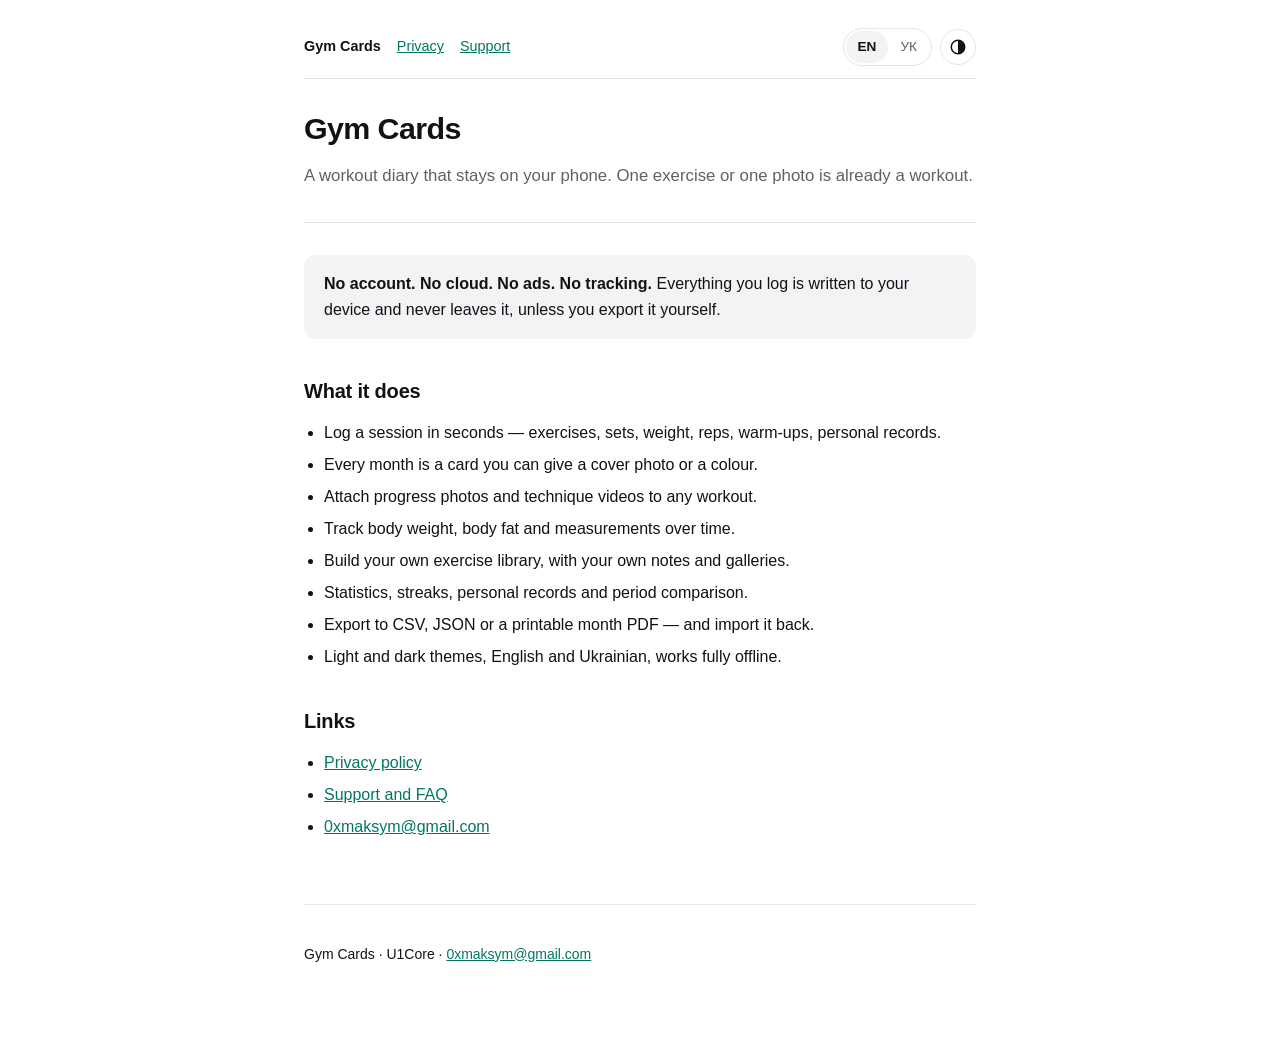
==== index.html @ 50927654 "docs: СТОРІНКИ GYM CARDS — ОНЛАЙН! Без живої політики конфіденційності жоден стор не приймає застосу" ====
<!DOCTYPE html>
<html lang="en" data-title-en="Gym Cards — a workout diary that stays on your phone" data-title-uk="Gym Cards — щоденник тренувань, який лишається у вашому телефоні">
<head>
<meta charset="utf-8">
<meta name="viewport" content="width=device-width, initial-scale=1">
<title>Gym Cards — a workout diary that stays on your phone</title>
<meta name="description" content="Gym Cards is an offline workout diary. One exercise or one photo is already a workout. No account, no cloud, no ads.">
<link rel="stylesheet" href="style.css">
<script src="site.js"></script>
</head>
<body>
<main>

<div class="topbar">
  <nav>
    <a href="index.html">Gym Cards</a>
    <a href="privacy.html"><span data-lang="en">Privacy</span><span data-lang="uk" lang="uk">Конфіденційність</span></a>
    <a href="support.html"><span data-lang="en">Support</span><span data-lang="uk" lang="uk">Підтримка</span></a>
  </nav>
  <div class="controls">
    <div class="seg" role="group" aria-label="Language / Мова">
      <button type="button" data-set-lang="en" lang="en" aria-pressed="false">EN</button>
      <button type="button" data-set-lang="uk" lang="uk" aria-pressed="false">УК</button>
    </div>
    <button type="button" class="theme-toggle" data-toggle-theme aria-label="Switch theme">
      <svg viewBox="0 0 24 24" aria-hidden="true"><circle cx="12" cy="12" r="9" fill="none" stroke="currentColor" stroke-width="2"/><path d="M12 3a9 9 0 0 1 0 18z" fill="currentColor"/></svg>
    </button>
  </div>
</div>

<div data-lang="en">

<header>
  <h1>Gym Cards</h1>
  <p class="lede">A workout diary that stays on your phone. One exercise or one photo is already a workout.</p>
</header>

<div class="callout">
  <p><strong>No account. No cloud. No ads. No tracking.</strong> Everything you log is written to your device and never leaves it, unless you export it yourself.</p>
</div>

<h2>What it does</h2>
<ul>
  <li>Log a session in seconds — exercises, sets, weight, reps, warm-ups, personal records.</li>
  <li>Every month is a card you can give a cover photo or a colour.</li>
  <li>Attach progress photos and technique videos to any workout.</li>
  <li>Track body weight, body fat and measurements over time.</li>
  <li>Build your own exercise library, with your own notes and galleries.</li>
  <li>Statistics, streaks, personal records and period comparison.</li>
  <li>Export to CSV, JSON or a printable month PDF — and import it back.</li>
  <li>Light and dark themes, English and Ukrainian, works fully offline.</li>
</ul>

<h2>Links</h2>
<ul>
  <li><a href="privacy.html">Privacy policy</a></li>
  <li><a href="support.html">Support and FAQ</a></li>
  <li><a href="mailto:0xmaksym@gmail.com">0xmaksym@gmail.com</a></li>
</ul>

</div>

<div data-lang="uk" lang="uk" id="uk">

<header>
  <h1>Gym Cards</h1>
  <p class="lede">Щоденник тренувань, який лишається у вашому телефоні. Одна вправа або одне фото — вже тренування.</p>
</header>

<div class="callout">
  <p><strong>Без акаунта. Без хмари. Без реклами. Без відстеження.</strong> Усе, що ви записуєте, зберігається на пристрої й не залишає його, доки ви самі не експортуєте.</p>
</div>

<h2>Що вміє</h2>
<ul>
  <li>Запис тренування за секунди — вправи, підходи, вага, повторення, розминка, особисті рекорди.</li>
  <li>Кожен місяць — картка, якій можна дати обкладинку-фото або колір.</li>
  <li>Фото прогресу й відео техніки до будь-якого тренування.</li>
  <li>Вага, відсоток жиру й обхвати в часі.</li>
  <li>Власна бібліотека вправ — з вашими нотатками й галереями.</li>
  <li>Статистика, серії, особисті рекорди й порівняння періодів.</li>
  <li>Експорт у CSV, JSON або PDF місяця на друк — і імпорт назад.</li>
  <li>Світла й темна теми, українська та англійська, повністю офлайн.</li>
</ul>

<h2>Посилання</h2>
<ul>
  <li><a href="privacy.html">Політика конфіденційності</a></li>
  <li><a href="support.html">Підтримка й часті питання</a></li>
  <li><a href="mailto:0xmaksym@gmail.com">0xmaksym@gmail.com</a></li>
</ul>

</div>

<footer>
  <p>Gym Cards · U1Core · <a href="mailto:0xmaksym@gmail.com">0xmaksym@gmail.com</a></p>
</footer>

</main>
</body>
</html>
---- style.css ----
/* Light tokens are the default; dark applies when the reader's system asks for
 * it and they have not picked light, or whenever they have picked dark. The
 * accent is the app's own green — this page used to carry the old iOS blue. */
:root {
  color-scheme: light;
  --bg: #ffffff;
  --surface: #f2f3f5;
  --text: #111214;
  --muted: #5f6166;
  --line: #e4e5e8;
  --accent: #00785f;
}

@media (prefers-color-scheme: dark) {
  :root:not([data-theme="light"]) {
    color-scheme: dark;
    --bg: #121212;
    --surface: #1c1c1e;
    --text: #f5f5f7;
    --muted: #9a9aa0;
    --line: #2a2a2d;
    --accent: #2ecfa8;
  }
}

:root[data-theme="dark"] {
  color-scheme: dark;
  --bg: #121212;
  --surface: #1c1c1e;
  --text: #f5f5f7;
  --muted: #9a9aa0;
  --line: #2a2a2d;
  --accent: #2ecfa8;
}

* { box-sizing: border-box; }

body {
  margin: 0;
  padding: 0 20px;
  background: var(--bg);
  color: var(--text);
  font: 16px/1.6 -apple-system, BlinkMacSystemFont, "Segoe UI", Roboto, sans-serif;
  -webkit-text-size-adjust: 100%;
}

main {
  max-width: 42rem;
  margin: 0 auto;
  padding-block: 1rem 5rem;
}

/* One language on screen at a time — once the script has chosen one. Without
 * JavaScript there is no data-lang, so both stay visible and the switchers,
 * which could not work, are hidden. */
html[data-lang="en"] [data-lang="uk"],
html[data-lang="uk"] [data-lang="en"] { display: none !important; }
html:not([data-lang]) .topbar nav [data-lang="uk"],
html:not([data-lang]) .controls { display: none; }

.topbar {
  display: flex;
  flex-wrap: wrap;
  align-items: center;
  justify-content: space-between;
  gap: 12px;
  padding-block: 12px;
  border-bottom: 1px solid var(--line);
}

.topbar nav { display: flex; flex-wrap: wrap; gap: 4px 16px; font-size: 0.9rem; }
.topbar nav a:first-child { font-weight: 700; color: var(--text); text-decoration: none; }

.controls { display: flex; align-items: center; gap: 8px; }

.seg {
  display: inline-flex;
  padding: 2px;
  border: 1px solid var(--line);
  border-radius: 999px;
}

.seg button {
  min-width: 40px;
  min-height: 32px;
  padding: 0 12px;
  border: 0;
  border-radius: 999px;
  background: transparent;
  color: var(--muted);
  font: inherit;
  font-size: 0.85rem;
  cursor: pointer;
}

.seg button[aria-pressed="true"] {
  background: var(--surface);
  color: var(--text);
  font-weight: 600;
}

.theme-toggle {
  display: inline-grid;
  place-items: center;
  width: 36px;
  height: 36px;
  border: 1px solid var(--line);
  border-radius: 999px;
  background: transparent;
  color: var(--text);
  cursor: pointer;
}

.theme-toggle svg { width: 18px; height: 18px; }

button:focus-visible,
a:focus-visible {
  outline: 2px solid var(--accent);
  outline-offset: 2px;
}

header {
  padding-block: 2rem 1rem;
  border-bottom: 1px solid var(--line);
  margin-bottom: 2rem;
}

h1 { font-size: 1.9rem; line-height: 1.15; letter-spacing: -0.02em; margin: 0 0 0.5rem; }
h2 { font-size: 1.25rem; line-height: 1.25; letter-spacing: -0.01em; margin: 2.5rem 0 0.75rem; }
h3 { font-size: 1rem; margin: 1.5rem 0 0.5rem; }

p, li { color: var(--text); }
ul, ol { padding-left: 1.25rem; }
li { margin-bottom: 0.4rem; }

.lede { color: var(--muted); font-size: 1.05rem; }
.meta { color: var(--muted); font-size: 0.875rem; margin: 0; }

.callout {
  background: var(--surface);
  border-radius: 12px;
  padding: 1rem 1.25rem;
  margin: 1.5rem 0;
}
.callout p:first-child { margin-top: 0; }
.callout p:last-child { margin-bottom: 0; }

a { color: var(--accent); }

table { border-collapse: collapse; width: 100%; margin: 1rem 0; font-size: 0.95rem; }
th, td { text-align: left; padding: 0.5rem 0.75rem 0.5rem 0; border-bottom: 1px solid var(--line); vertical-align: top; }
th { font-weight: 600; }

footer {
  margin-top: 4rem;
  padding-top: 1.5rem;
  border-top: 1px solid var(--line);
  color: var(--muted);
  font-size: 0.875rem;
}
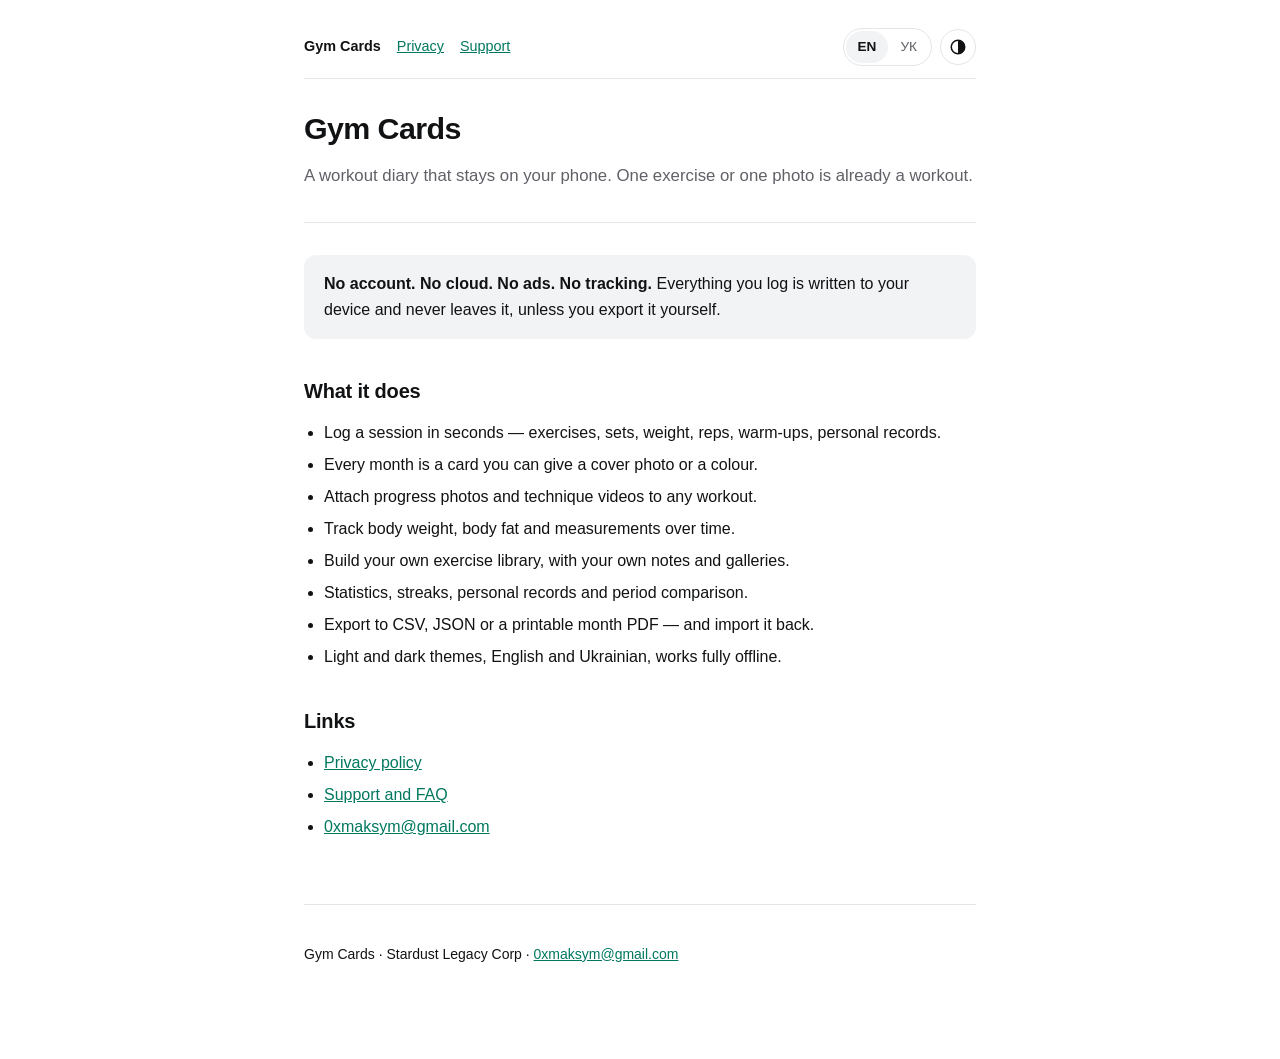
==== commit 42ac61b8: "docs: STARDUST LEGACY CORP — ТЕПЕР ВИДАВЕЦЬ! Старе ім'я видавця висіло на кожній сторінці. Більше ні" ====
--- a/index.html
+++ b/index.html
@@ -93,7 +93,7 @@
 </div>
 
 <footer>
-  <p>Gym Cards · U1Core · <a href="mailto:0xmaksym@gmail.com">0xmaksym@gmail.com</a></p>
+  <p>Gym Cards · Stardust Legacy Corp · <a href="mailto:0xmaksym@gmail.com">0xmaksym@gmail.com</a></p>
 </footer>
 
 </main>
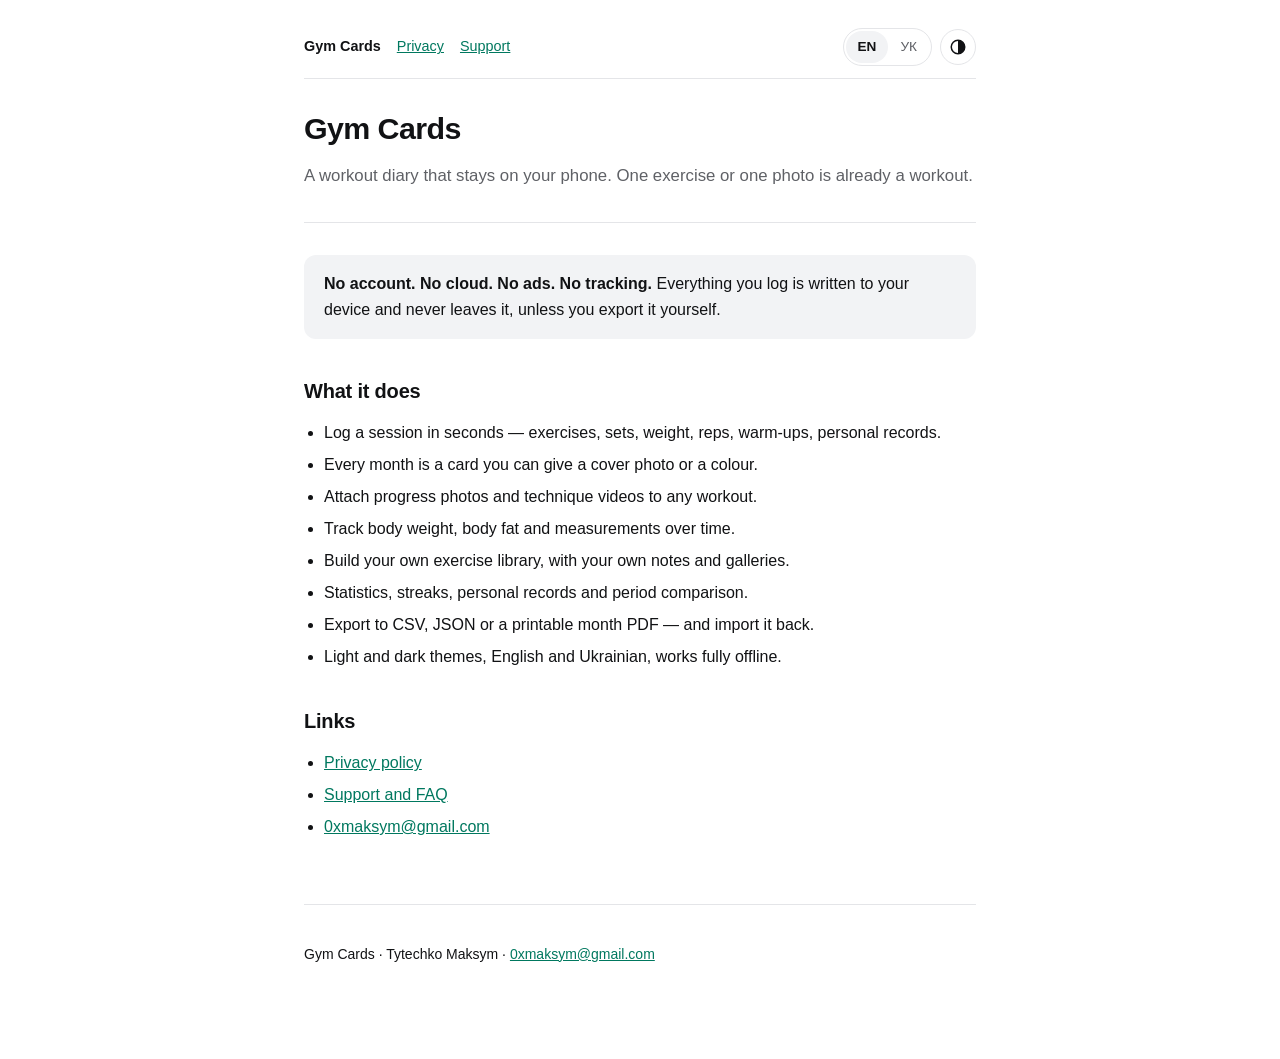
==== commit aee2f6f6: "docs: ВИДАВЕЦЬ — TYTECHKO MAKSYM! Сторінки тепер називають справжнього автора застосунку. Tytechko M" ====
--- a/index.html
+++ b/index.html
@@ -93,7 +93,7 @@
 </div>
 
 <footer>
-  <p>Gym Cards · Stardust Legacy Corp · <a href="mailto:0xmaksym@gmail.com">0xmaksym@gmail.com</a></p>
+  <p>Gym Cards · <span data-lang="en">Tytechko Maksym</span><span data-lang="uk" lang="uk">Титечко Максим</span> · <a href="mailto:0xmaksym@gmail.com">0xmaksym@gmail.com</a></p>
 </footer>
 
 </main>
--- a/style.css
+++ b/style.css
@@ -1,6 +1,3 @@
-/* Light tokens are the default; dark applies when the reader's system asks for
- * it and they have not picked light, or whenever they have picked dark. The
- * accent is the app's own green — this page used to carry the old iOS blue. */
 :root {
   color-scheme: light;
   --bg: #ffffff;
@@ -50,12 +47,9 @@
   padding-block: 1rem 5rem;
 }
 
-/* One language on screen at a time — once the script has chosen one. Without
- * JavaScript there is no data-lang, so both stay visible and the switchers,
- * which could not work, are hidden. */
 html[data-lang="en"] [data-lang="uk"],
 html[data-lang="uk"] [data-lang="en"] { display: none !important; }
-html:not([data-lang]) .topbar nav [data-lang="uk"],
+html:not([data-lang]) span[data-lang="uk"],
 html:not([data-lang]) .controls { display: none; }
 
 .topbar {
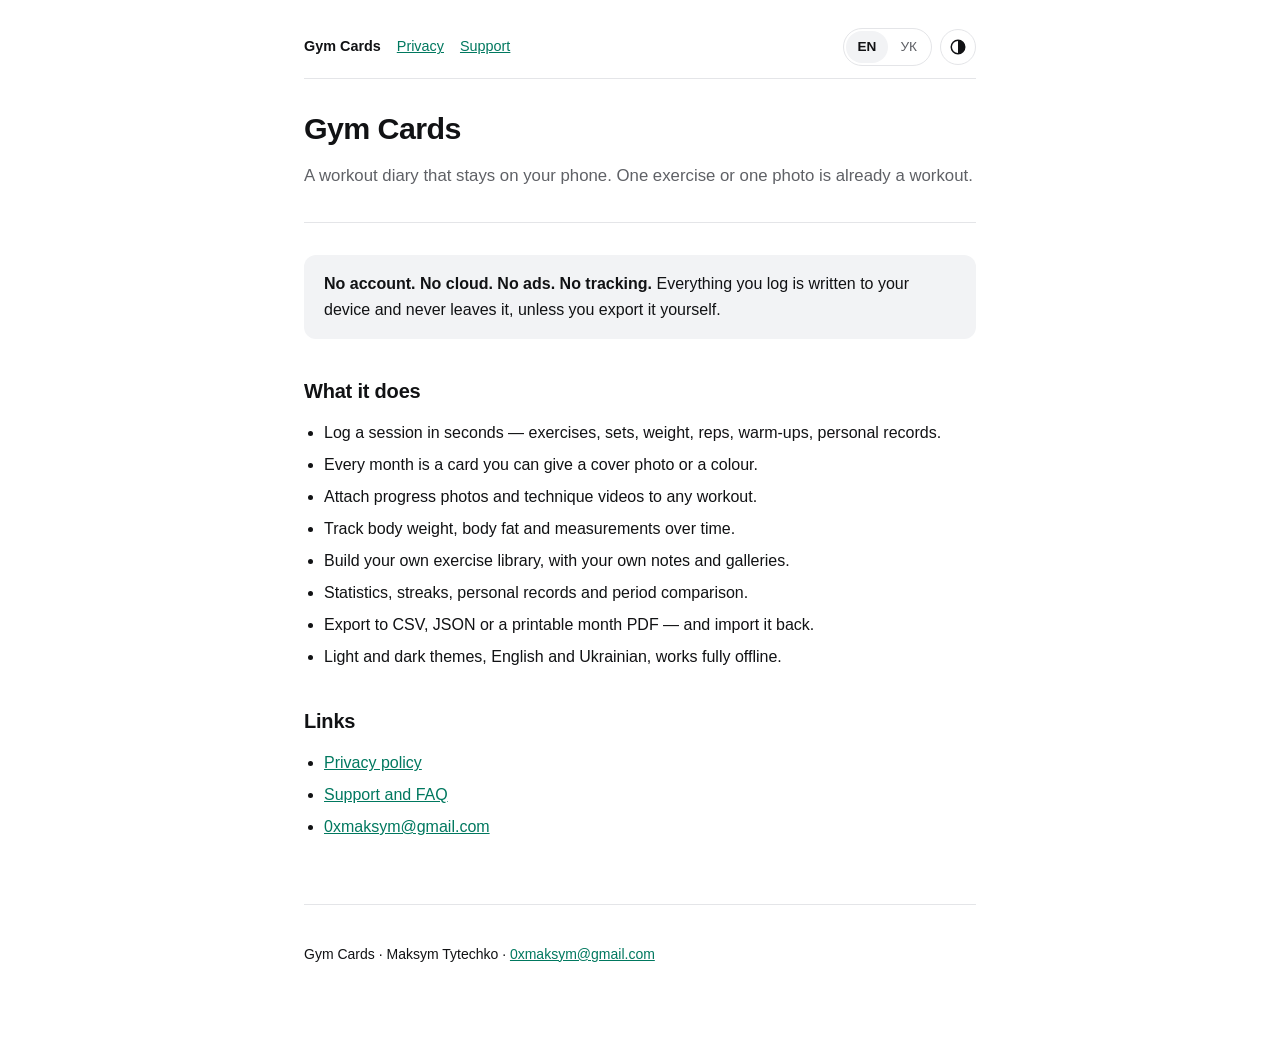
==== commit aa47cd2f: "docs: MAKSYM TYTECHKO — ЯК У GOOGLE PLAY! Англійською — Maksym Tytechko, як у Play Console. Українсь" ====
--- a/index.html
+++ b/index.html
@@ -93,7 +93,7 @@
 </div>
 
 <footer>
-  <p>Gym Cards · <span data-lang="en">Tytechko Maksym</span><span data-lang="uk" lang="uk">Титечко Максим</span> · <a href="mailto:0xmaksym@gmail.com">0xmaksym@gmail.com</a></p>
+  <p>Gym Cards · <span data-lang="en">Maksym Tytechko</span><span data-lang="uk" lang="uk">Титечко Максим</span> · <a href="mailto:0xmaksym@gmail.com">0xmaksym@gmail.com</a></p>
 </footer>
 
 </main>
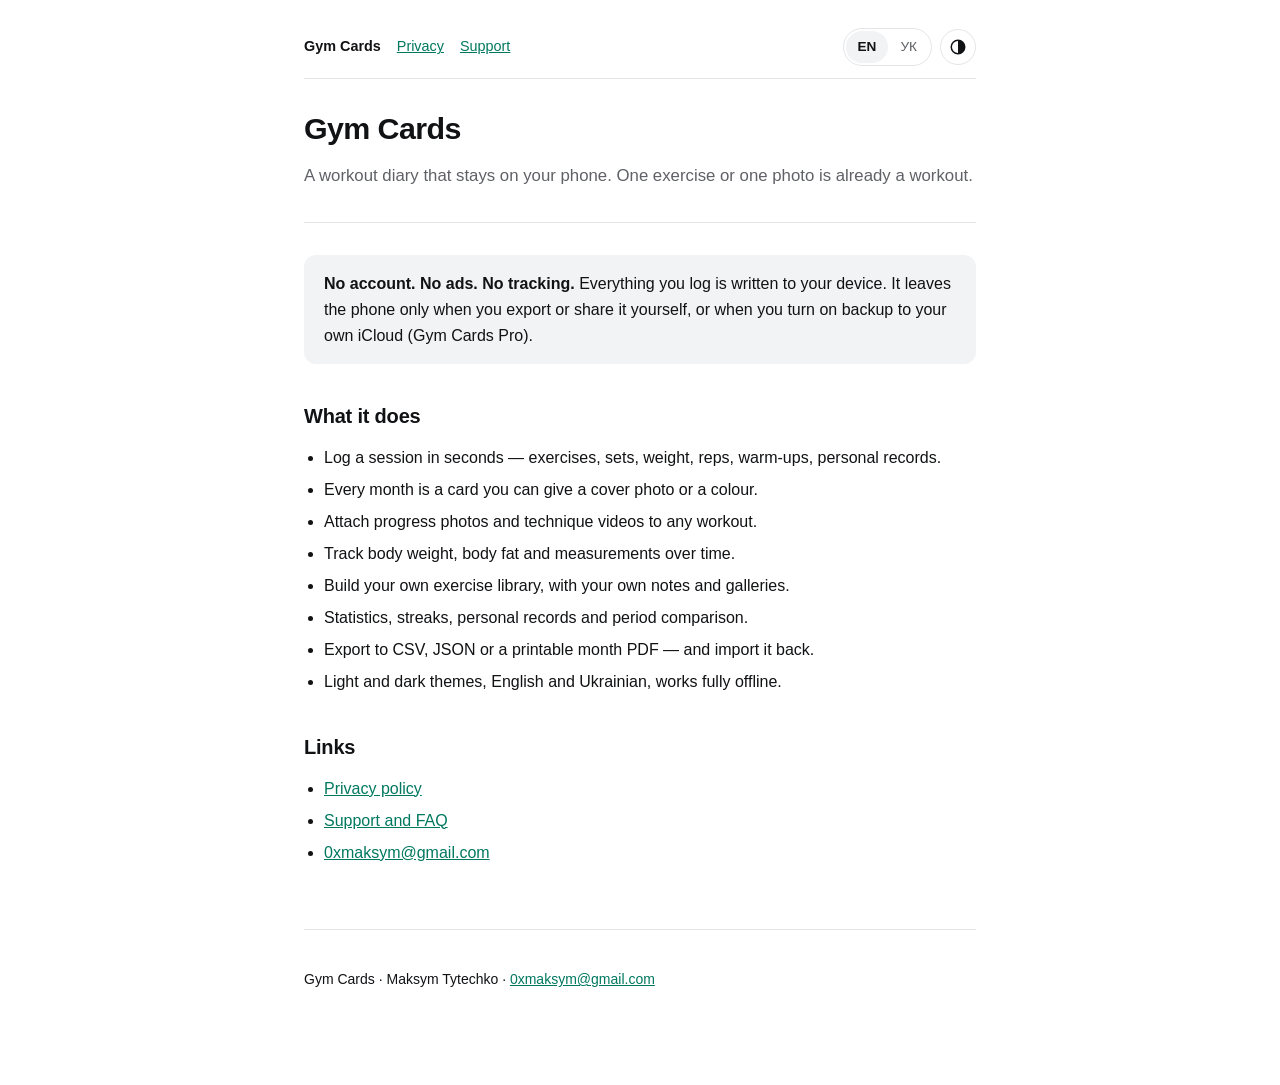
==== commit c281d2a8: "docs: САЙТ ПРО 1.2 — БІЛЬШЕ БЕЗ «NO CLOUD»! Сайт казав: без хмари, жодного мережевого запиту, ніде б" ====
--- a/index.html
+++ b/index.html
@@ -36,7 +36,7 @@
 </header>
 
 <div class="callout">
-  <p><strong>No account. No cloud. No ads. No tracking.</strong> Everything you log is written to your device and never leaves it, unless you export it yourself.</p>
+  <p><strong>No account. No ads. No tracking.</strong> Everything you log is written to your device. It leaves the phone only when you export or share it yourself, or when you turn on backup to your own iCloud (Gym Cards Pro).</p>
 </div>
 
 <h2>What it does</h2>
@@ -68,7 +68,7 @@
 </header>
 
 <div class="callout">
-  <p><strong>Без акаунта. Без хмари. Без реклами. Без відстеження.</strong> Усе, що ви записуєте, зберігається на пристрої й не залишає його, доки ви самі не експортуєте.</p>
+  <p><strong>Без акаунта. Без реклами. Без відстеження.</strong> Усе, що ви записуєте, зберігається на пристрої. Воно залишає телефон, лише коли ви самі експортуєте чи поширюєте його або вмикаєте бекап у власний iCloud (Gym Cards Pro).</p>
 </div>
 
 <h2>Що вміє</h2>
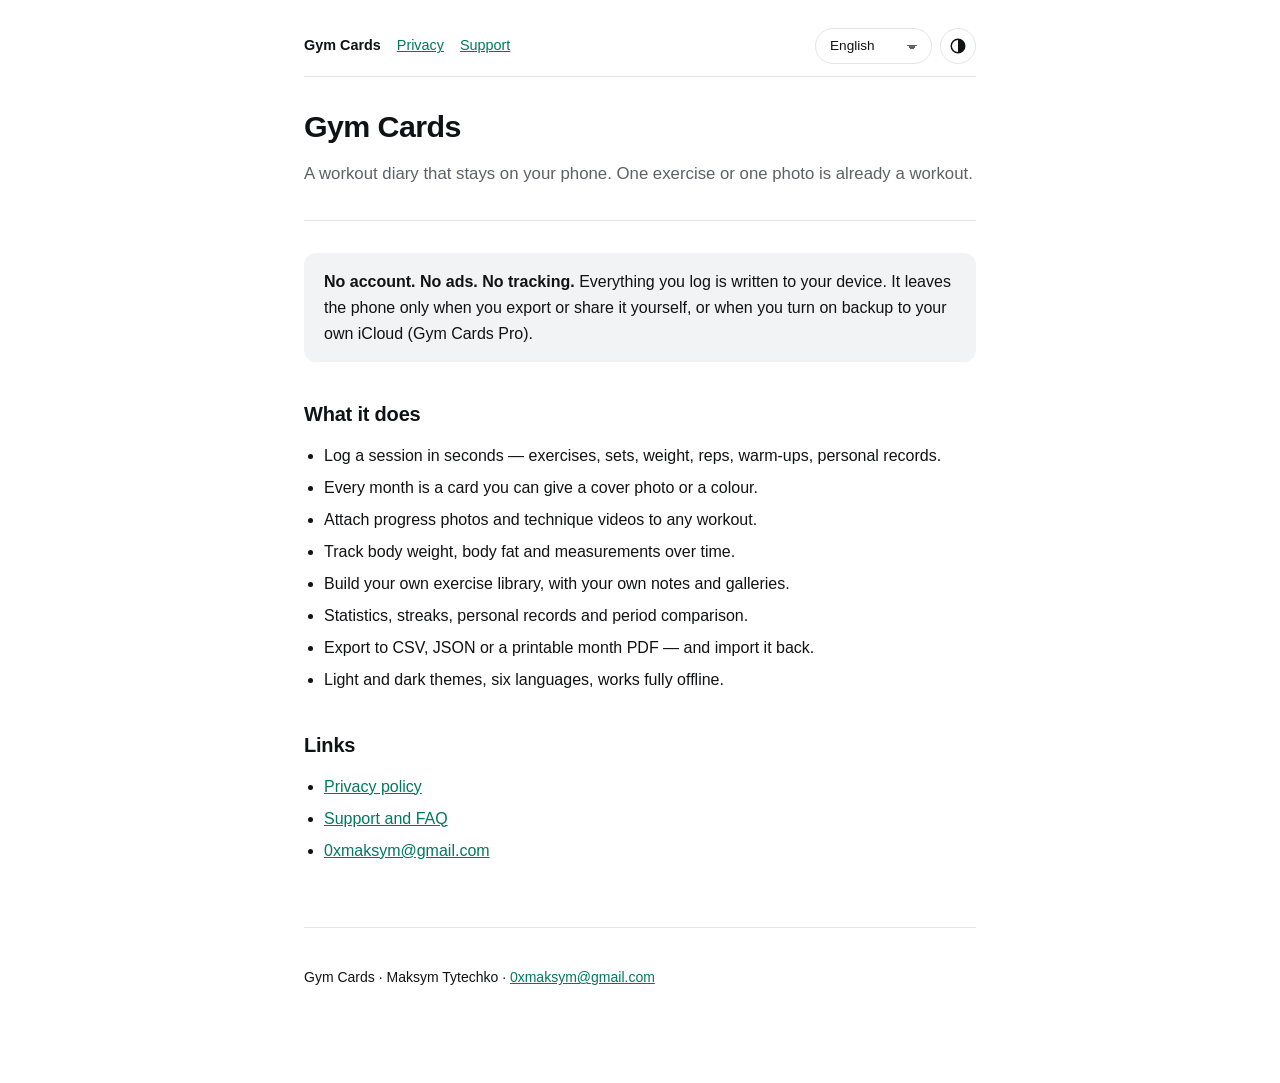
==== commit 33d54e2f: "docs: САЙТ ШІСТЬМА МОВАМИ — І ПРО APPLE HEALTH! Сайт і політика тепер українською, англійською, поль" ====
--- a/index.html
+++ b/index.html
@@ -1,5 +1,5 @@
 <!DOCTYPE html>
-<html lang="en" data-title-en="Gym Cards — a workout diary that stays on your phone" data-title-uk="Gym Cards — щоденник тренувань, який лишається у вашому телефоні">
+<html lang="en" data-title-en="Gym Cards — a workout diary that stays on your phone" data-title-uk="Gym Cards — щоденник тренувань, який лишається у вашому телефоні" data-title-pl="Gym Cards: dziennik treningowy, który zostaje w twoim telefonie" data-title-de="Gym Cards: ein Trainingstagebuch, das auf deinem Handy bleibt" data-title-es="Gym Cards: un diario de entrenamiento que se queda en tu teléfono" data-title-pt-BR="Gym Cards: um diário de treino que fica no seu celular">
 <head>
 <meta charset="utf-8">
 <meta name="viewport" content="width=device-width, initial-scale=1">
@@ -14,14 +14,18 @@
 <div class="topbar">
   <nav>
     <a href="index.html">Gym Cards</a>
-    <a href="privacy.html"><span data-lang="en">Privacy</span><span data-lang="uk" lang="uk">Конфіденційність</span></a>
-    <a href="support.html"><span data-lang="en">Support</span><span data-lang="uk" lang="uk">Підтримка</span></a>
+    <a href="privacy.html"><span data-lang="en">Privacy</span><span data-lang="uk" lang="uk">Конфіденційність</span><span data-lang="pl" lang="pl">Prywatność</span><span data-lang="de" lang="de">Datenschutz</span><span data-lang="es" lang="es">Privacidad</span><span data-lang="pt-BR" lang="pt-BR">Privacidade</span></a>
+    <a href="support.html"><span data-lang="en">Support</span><span data-lang="uk" lang="uk">Підтримка</span><span data-lang="pl" lang="pl">Pomoc</span><span data-lang="de" lang="de">Hilfe</span><span data-lang="es" lang="es">Ayuda</span><span data-lang="pt-BR" lang="pt-BR">Ajuda</span></a>
   </nav>
   <div class="controls">
-    <div class="seg" role="group" aria-label="Language / Мова">
-      <button type="button" data-set-lang="en" lang="en" aria-pressed="false">EN</button>
-      <button type="button" data-set-lang="uk" lang="uk" aria-pressed="false">УК</button>
-    </div>
+    <select class="lang" data-set-lang aria-label="Language">
+      <option value="de" lang="de">Deutsch</option>
+      <option value="en" lang="en">English</option>
+      <option value="es" lang="es">Español</option>
+      <option value="pl" lang="pl">Polski</option>
+      <option value="pt-BR" lang="pt-BR">Português</option>
+      <option value="uk" lang="uk">Українська</option>
+    </select>
     <button type="button" class="theme-toggle" data-toggle-theme aria-label="Switch theme">
       <svg viewBox="0 0 24 24" aria-hidden="true"><circle cx="12" cy="12" r="9" fill="none" stroke="currentColor" stroke-width="2"/><path d="M12 3a9 9 0 0 1 0 18z" fill="currentColor"/></svg>
     </button>
@@ -48,7 +52,7 @@
   <li>Build your own exercise library, with your own notes and galleries.</li>
   <li>Statistics, streaks, personal records and period comparison.</li>
   <li>Export to CSV, JSON or a printable month PDF — and import it back.</li>
-  <li>Light and dark themes, English and Ukrainian, works fully offline.</li>
+  <li>Light and dark themes, six languages, works fully offline.</li>
 </ul>
 
 <h2>Links</h2>
@@ -80,7 +84,7 @@
   <li>Власна бібліотека вправ — з вашими нотатками й галереями.</li>
   <li>Статистика, серії, особисті рекорди й порівняння періодів.</li>
   <li>Експорт у CSV, JSON або PDF місяця на друк — і імпорт назад.</li>
-  <li>Світла й темна теми, українська та англійська, повністю офлайн.</li>
+  <li>Світла й темна теми, шість мов, повністю офлайн.</li>
 </ul>
 
 <h2>Посилання</h2>
@@ -92,8 +96,136 @@
 
 </div>
 
+<div data-lang="pl" lang="pl" id="pl">
+
+<header>
+  <h1>Gym Cards</h1>
+  <p class="lede">Dziennik treningowy, który zostaje w twoim telefonie. Jedno ćwiczenie albo jedno zdjęcie to już trening.</p>
+</header>
+
+<div class="callout">
+  <p><strong>Bez konta. Bez reklam. Bez śledzenia.</strong> Wszystko, co zapisujesz, trafia na twoje urządzenie. Opuszcza telefon tylko wtedy, gdy samodzielnie to eksportujesz lub udostępniasz albo gdy włączysz kopię zapasową na twój własny iCloud (Gym Cards Pro).</p>
+</div>
+
+<h2>Co potrafi</h2>
+<ul>
+  <li>Zapis treningu w kilka sekund: ćwiczenia, serie, ciężar, powtórzenia, rozgrzewka, rekordy życiowe.</li>
+  <li>Każdy miesiąc to karta, której możesz dać zdjęcie na okładkę albo kolor.</li>
+  <li>Zdjęcia postępów i filmy z techniką przy dowolnym treningu.</li>
+  <li>Waga ciała, tkanka tłuszczowa i obwody w czasie.</li>
+  <li>Własna biblioteka ćwiczeń z twoimi notatkami i galeriami.</li>
+  <li>Statystyki, passy, rekordy życiowe i porównanie okresów.</li>
+  <li>Eksport do CSV, JSON albo miesięcznego PDF do druku, a potem import z powrotem.</li>
+  <li>Jasny i ciemny tryb, sześć języków, działa w pełni offline.</li>
+</ul>
+
+<h2>Linki</h2>
+<ul>
+  <li><a href="privacy.html">Polityka prywatności</a></li>
+  <li><a href="support.html">Pomoc i FAQ</a></li>
+  <li><a href="mailto:0xmaksym@gmail.com">0xmaksym@gmail.com</a></li>
+</ul>
+
+</div>
+
+<div data-lang="de" lang="de" id="de">
+
+<header>
+  <h1>Gym Cards</h1>
+  <p class="lede">Ein Trainingstagebuch, das auf deinem Handy bleibt. Eine Übung oder ein Foto ist schon ein Training.</p>
+</header>
+
+<div class="callout">
+  <p><strong>Kein Konto. Keine Werbung. Kein Tracking.</strong> Alles, was du einträgst, wird auf deinem Gerät gespeichert. Es verlässt das Handy nur, wenn du es selbst exportierst oder teilst oder wenn du das Backup in deine eigene iCloud einschaltest (Gym Cards Pro).</p>
+</div>
+
+<h2>Was die App kann</h2>
+<ul>
+  <li>Ein Training in Sekunden eintragen: Übungen, Sätze, Gewicht, Wiederholungen, Aufwärmsätze, persönliche Rekorde.</li>
+  <li>Jeder Monat ist eine Karte, der du ein Titelbild oder eine Farbe geben kannst.</li>
+  <li>Fortschrittsfotos und Technikvideos an jedes Training anhängen.</li>
+  <li>Körpergewicht, Körperfett und Maße über die Zeit verfolgen.</li>
+  <li>Deine eigene Übungsbibliothek, mit deinen Notizen und Galerien.</li>
+  <li>Statistik, Serien, persönliche Rekorde und Vergleich von Zeiträumen.</li>
+  <li>Export als CSV, JSON oder druckbares Monats-PDF, und Import zurück in die App.</li>
+  <li>Heller und dunkler Modus, sechs Sprachen, funktioniert komplett offline.</li>
+</ul>
+
+<h2>Links</h2>
+<ul>
+  <li><a href="privacy.html">Datenschutzerklärung</a></li>
+  <li><a href="support.html">Hilfe und FAQ</a></li>
+  <li><a href="mailto:0xmaksym@gmail.com">0xmaksym@gmail.com</a></li>
+</ul>
+
+</div>
+
+<div data-lang="es" lang="es" id="es">
+
+<header>
+  <h1>Gym Cards</h1>
+  <p class="lede">Un diario de entrenamiento que se queda en tu teléfono. Un ejercicio o una foto ya cuentan como entrenamiento.</p>
+</header>
+
+<div class="callout">
+  <p><strong>Sin cuenta. Sin anuncios. Sin rastreo.</strong> Todo lo que registras se guarda en tu dispositivo. Solo sale del teléfono cuando lo exportas o lo compartes tú, o cuando activas la copia de seguridad en tu propio iCloud (Gym Cards Pro).</p>
+</div>
+
+<h2>Qué hace</h2>
+<ul>
+  <li>Registra una sesión en segundos: ejercicios, series, peso, repeticiones, calentamientos y récords personales.</li>
+  <li>Cada mes es una tarjeta a la que puedes ponerle una foto de portada o un color.</li>
+  <li>Añade fotos de progreso y videos de técnica a cualquier entrenamiento.</li>
+  <li>Sigue tu peso, tu grasa corporal y tus medidas a lo largo del tiempo.</li>
+  <li>Crea tu propia biblioteca de ejercicios, con tus notas y tus galerías.</li>
+  <li>Estadísticas, rachas, récords personales y comparación de periodos.</li>
+  <li>Exporta a CSV, JSON o un PDF del mes para imprimir, y vuelve a importarlo.</li>
+  <li>Temas claro y oscuro, seis idiomas y funciona totalmente sin conexión.</li>
+</ul>
+
+<h2>Enlaces</h2>
+<ul>
+  <li><a href="privacy.html">Política de privacidad</a></li>
+  <li><a href="support.html">Ayuda y preguntas frecuentes</a></li>
+  <li><a href="mailto:0xmaksym@gmail.com">0xmaksym@gmail.com</a></li>
+</ul>
+
+</div>
+
+<div data-lang="pt-BR" lang="pt-BR" id="pt-BR">
+
+<header>
+  <h1>Gym Cards</h1>
+  <p class="lede">Um diário de treino que fica no seu celular. Um exercício ou uma foto já vale como treino.</p>
+</header>
+
+<div class="callout">
+  <p><strong>Sem conta. Sem anúncios. Sem rastreamento.</strong> Tudo o que você registra fica gravado no seu aparelho. Só sai do celular quando você exporta ou compartilha por conta própria, ou quando ativa o backup no seu próprio iCloud (Gym Cards Pro).</p>
+</div>
+
+<h2>O que ele faz</h2>
+<ul>
+  <li>Registre um treino em segundos: exercícios, séries, peso, repetições, aquecimento, recordes pessoais.</li>
+  <li>Cada mês é um card, e você pode dar a ele uma foto de capa ou uma cor.</li>
+  <li>Adicione fotos de progresso e vídeos de técnica a qualquer treino.</li>
+  <li>Acompanhe peso corporal, gordura corporal e medidas ao longo do tempo.</li>
+  <li>Monte sua própria biblioteca de exercícios, com suas notas e galerias.</li>
+  <li>Estatísticas, sequências, recordes pessoais e comparação de períodos.</li>
+  <li>Exporte para CSV, JSON ou um PDF do mês para imprimir, e importe de volta.</li>
+  <li>Temas claro e escuro, seis idiomas, funciona totalmente offline.</li>
+</ul>
+
+<h2>Links</h2>
+<ul>
+  <li><a href="privacy.html">Política de privacidade</a></li>
+  <li><a href="support.html">Ajuda e perguntas frequentes</a></li>
+  <li><a href="mailto:0xmaksym@gmail.com">0xmaksym@gmail.com</a></li>
+</ul>
+
+</div>
+
 <footer>
-  <p>Gym Cards · <span data-lang="en">Maksym Tytechko</span><span data-lang="uk" lang="uk">Титечко Максим</span> · <a href="mailto:0xmaksym@gmail.com">0xmaksym@gmail.com</a></p>
+  <p>Gym Cards · <span data-lang="en">Maksym Tytechko</span><span data-lang="uk" lang="uk">Титечко Максим</span><span data-lang="pl" lang="pl">Maksym Tytechko</span><span data-lang="de" lang="de">Maksym Tytechko</span><span data-lang="es" lang="es">Maksym Tytechko</span><span data-lang="pt-BR" lang="pt-BR">Maksym Tytechko</span> · <a href="mailto:0xmaksym@gmail.com">0xmaksym@gmail.com</a></p>
 </footer>
 
 </main>
--- a/style.css
+++ b/style.css
@@ -47,9 +47,13 @@
   padding-block: 1rem 5rem;
 }
 
-html[data-lang="en"] [data-lang="uk"],
-html[data-lang="uk"] [data-lang="en"] { display: none !important; }
-html:not([data-lang]) span[data-lang="uk"],
+html[data-lang]:not([data-lang="en"]) [data-lang="en"],
+html[data-lang]:not([data-lang="uk"]) [data-lang="uk"],
+html[data-lang]:not([data-lang="pl"]) [data-lang="pl"],
+html[data-lang]:not([data-lang="de"]) [data-lang="de"],
+html[data-lang]:not([data-lang="es"]) [data-lang="es"],
+html[data-lang]:not([data-lang="pt-BR"]) [data-lang="pt-BR"] { display: none !important; }
+html:not([data-lang]) [data-lang]:not([data-lang="en"]),
 html:not([data-lang]) .controls { display: none; }
 
 .topbar {
@@ -67,31 +71,24 @@
 
 .controls { display: flex; align-items: center; gap: 8px; }
 
-.seg {
-  display: inline-flex;
-  padding: 2px;
+.lang {
+  min-height: 36px;
+  padding: 0 32px 0 14px;
   border: 1px solid var(--line);
   border-radius: 999px;
-}
-
-.seg button {
-  min-width: 40px;
-  min-height: 32px;
-  padding: 0 12px;
-  border: 0;
-  border-radius: 999px;
-  background: transparent;
-  color: var(--muted);
+  background:
+    linear-gradient(45deg, transparent 50%, var(--muted) 50%) calc(100% - 19px) 55% / 5px 5px no-repeat,
+    linear-gradient(135deg, var(--muted) 50%, transparent 50%) calc(100% - 14px) 55% / 5px 5px no-repeat,
+    transparent;
+  color: var(--text);
   font: inherit;
   font-size: 0.85rem;
+  appearance: none;
+  -webkit-appearance: none;
   cursor: pointer;
 }
 
-.seg button[aria-pressed="true"] {
-  background: var(--surface);
-  color: var(--text);
-  font-weight: 600;
-}
+.lang:hover { border-color: var(--muted); }
 
 .theme-toggle {
   display: inline-grid;
@@ -108,6 +105,7 @@
 .theme-toggle svg { width: 18px; height: 18px; }
 
 button:focus-visible,
+select:focus-visible,
 a:focus-visible {
   outline: 2px solid var(--accent);
   outline-offset: 2px;
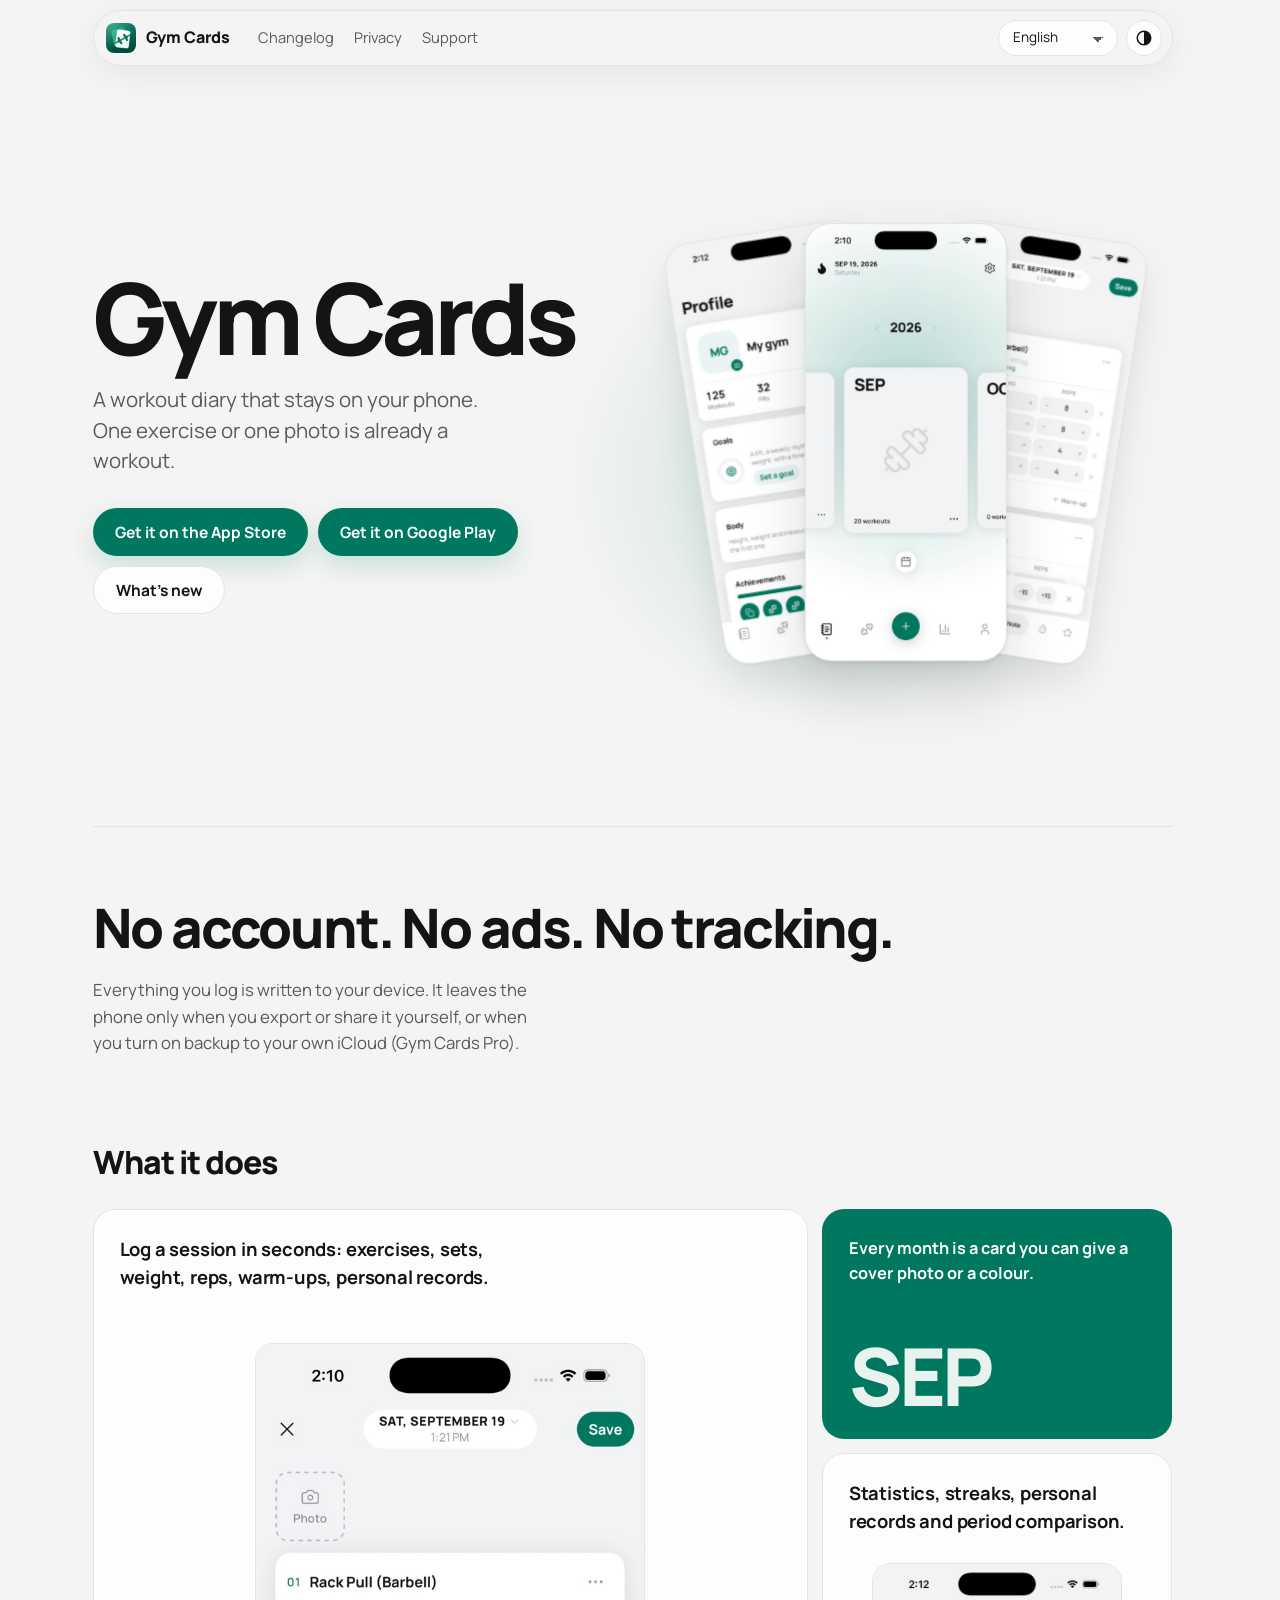
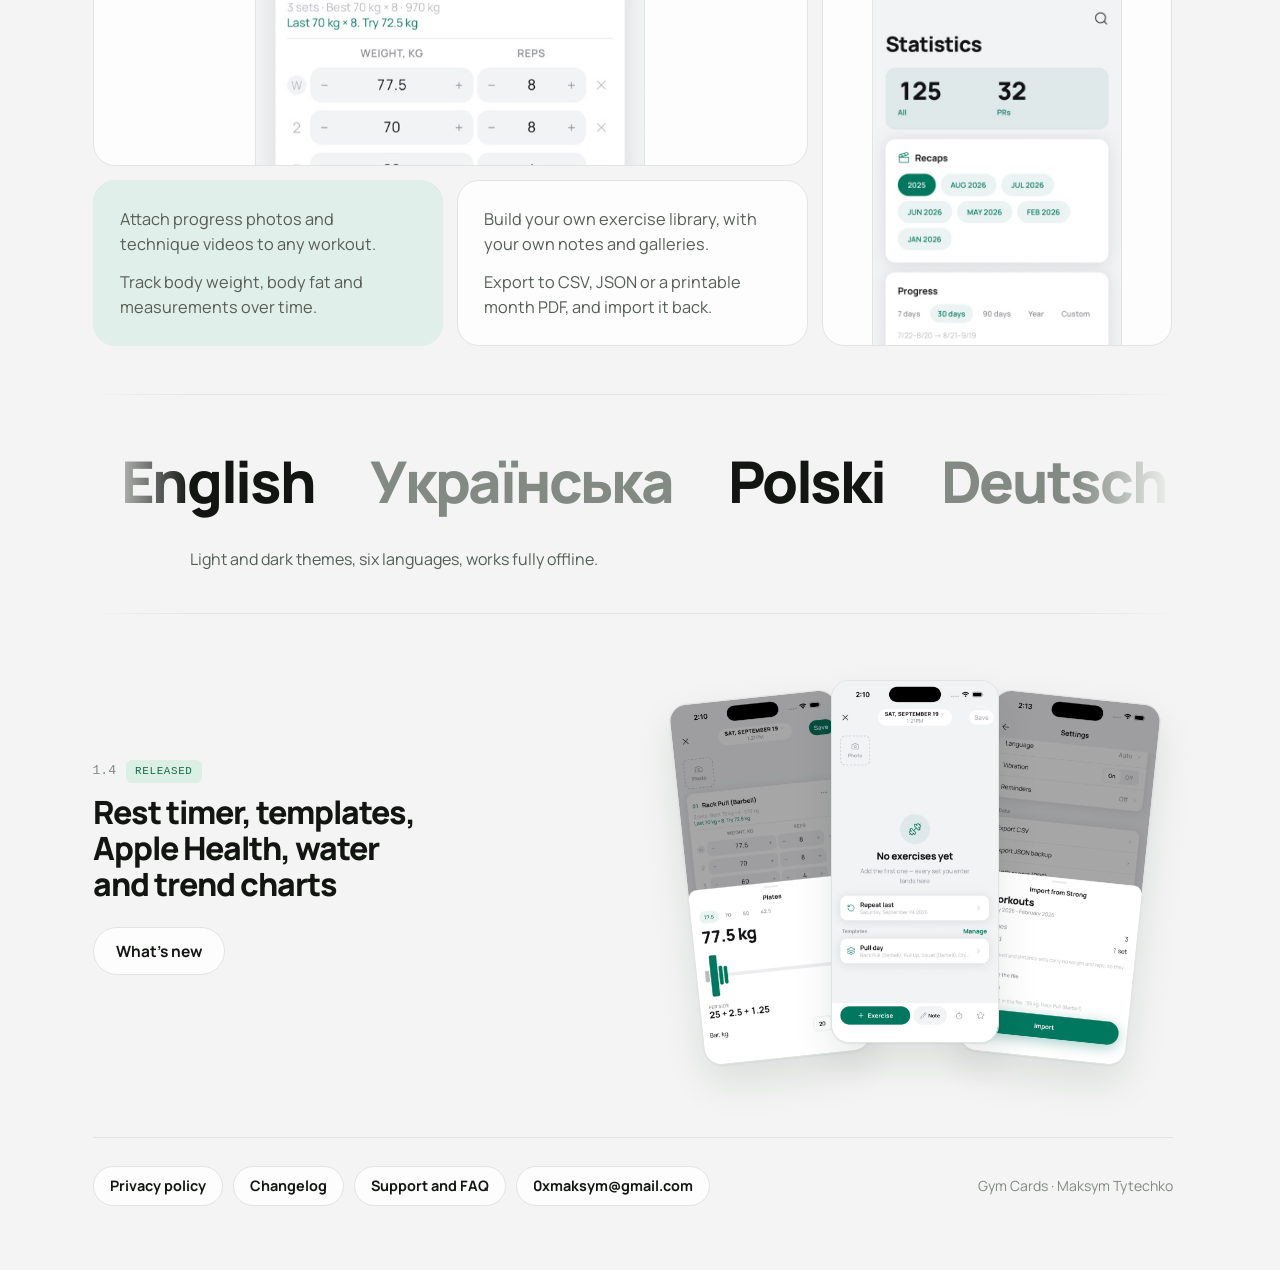
==== commit a29a7436: "docs: НОВИЙ САЙТ — ЧЕНДЖЛОГ, СКРІНИ Й GOOGLE PLAY!" ====
--- a/index.html
+++ b/index.html
@@ -1,10 +1,12 @@
 <!DOCTYPE html>
-<html lang="en" data-title-en="Gym Cards — a workout diary that stays on your phone" data-title-uk="Gym Cards — щоденник тренувань, який лишається у вашому телефоні" data-title-pl="Gym Cards: dziennik treningowy, który zostaje w twoim telefonie" data-title-de="Gym Cards: ein Trainingstagebuch, das auf deinem Handy bleibt" data-title-es="Gym Cards: un diario de entrenamiento que se queda en tu teléfono" data-title-pt-BR="Gym Cards: um diário de treino que fica no seu celular">
+<html lang="en" data-title-en="Gym Cards: a workout diary that stays on your phone" data-title-uk="Gym Cards: щоденник тренувань, який лишається у вашому телефоні" data-title-pl="Gym Cards: dziennik treningowy, który zostaje w twoim telefonie" data-title-de="Gym Cards: ein Trainingstagebuch, das auf deinem Handy bleibt" data-title-es="Gym Cards: un diario de entrenamiento que se queda en tu teléfono" data-title-pt-BR="Gym Cards: um diário de treino que fica no seu celular">
 <head>
 <meta charset="utf-8">
 <meta name="viewport" content="width=device-width, initial-scale=1">
-<title>Gym Cards — a workout diary that stays on your phone</title>
+<title>Gym Cards: a workout diary that stays on your phone</title>
 <meta name="description" content="Gym Cards is an offline workout diary. One exercise or one photo is already a workout. No account, no cloud, no ads.">
+<link rel="icon" type="image/png" href="favicon.png">
+<link rel="apple-touch-icon" href="apple-touch-icon.png">
 <link rel="stylesheet" href="style.css">
 <script src="site.js"></script>
 </head>
@@ -12,221 +14,517 @@
 <main>
 
 <div class="topbar">
-  <nav>
-    <a href="index.html">Gym Cards</a>
-    <a href="privacy.html"><span data-lang="en">Privacy</span><span data-lang="uk" lang="uk">Конфіденційність</span><span data-lang="pl" lang="pl">Prywatność</span><span data-lang="de" lang="de">Datenschutz</span><span data-lang="es" lang="es">Privacidad</span><span data-lang="pt-BR" lang="pt-BR">Privacidade</span></a>
-    <a href="support.html"><span data-lang="en">Support</span><span data-lang="uk" lang="uk">Підтримка</span><span data-lang="pl" lang="pl">Pomoc</span><span data-lang="de" lang="de">Hilfe</span><span data-lang="es" lang="es">Ayuda</span><span data-lang="pt-BR" lang="pt-BR">Ajuda</span></a>
-  </nav>
-  <div class="controls">
-    <select class="lang" data-set-lang aria-label="Language">
-      <option value="de" lang="de">Deutsch</option>
-      <option value="en" lang="en">English</option>
-      <option value="es" lang="es">Español</option>
-      <option value="pl" lang="pl">Polski</option>
-      <option value="pt-BR" lang="pt-BR">Português</option>
-      <option value="uk" lang="uk">Українська</option>
-    </select>
-    <button type="button" class="theme-toggle" data-toggle-theme aria-label="Switch theme">
-      <svg viewBox="0 0 24 24" aria-hidden="true"><circle cx="12" cy="12" r="9" fill="none" stroke="currentColor" stroke-width="2"/><path d="M12 3a9 9 0 0 1 0 18z" fill="currentColor"/></svg>
-    </button>
+  <a class="brand" href="index.html"><img src="apple-touch-icon.png" alt="" width="28" height="28">Gym Cards</a>
+  <button type="button" class="menu-toggle" data-menu aria-expanded="false" aria-controls="site-menu" aria-label="Menu"><span></span></button>
+  <div class="menu" id="site-menu">
+    <div class="menu-inner">
+      <nav>
+        <a href="changelog.html"><span data-lang="en">Changelog</span><span data-lang="uk" lang="uk">Що нового</span><span data-lang="pl" lang="pl">Zmiany</span><span data-lang="de" lang="de">Änderungen</span><span data-lang="es" lang="es">Novedades</span><span data-lang="pt-BR" lang="pt-BR">Novidades</span></a>
+        <a href="privacy.html"><span data-lang="en">Privacy</span><span data-lang="uk" lang="uk">Конфіденційність</span><span data-lang="pl" lang="pl">Prywatność</span><span data-lang="de" lang="de">Datenschutz</span><span data-lang="es" lang="es">Privacidad</span><span data-lang="pt-BR" lang="pt-BR">Privacidade</span></a>
+        <a href="support.html"><span data-lang="en">Support</span><span data-lang="uk" lang="uk">Підтримка</span><span data-lang="pl" lang="pl">Pomoc</span><span data-lang="de" lang="de">Hilfe</span><span data-lang="es" lang="es">Ayuda</span><span data-lang="pt-BR" lang="pt-BR">Ajuda</span></a>
+      </nav>
+      <div class="controls">
+        <select class="lang" data-set-lang aria-label="Language">
+          <option value="de" lang="de">Deutsch</option>
+          <option value="en" lang="en">English</option>
+          <option value="es" lang="es">Español</option>
+          <option value="pl" lang="pl">Polski</option>
+          <option value="pt-BR" lang="pt-BR">Português</option>
+          <option value="uk" lang="uk">Українська</option>
+        </select>
+        <button type="button" class="theme-toggle" data-toggle-theme aria-label="Switch theme">
+          <svg viewBox="0 0 24 24" aria-hidden="true"><circle cx="12" cy="12" r="9" fill="none" stroke="currentColor" stroke-width="2"/><path d="M12 3a9 9 0 0 1 0 18z" fill="currentColor"/></svg>
+        </button>
+      </div>
+    </div>
   </div>
 </div>
 
 <div data-lang="en">
 
-<header>
-  <h1>Gym Cards</h1>
-  <p class="lede">A workout diary that stays on your phone. One exercise or one photo is already a workout.</p>
-</header>
-
-<div class="callout">
-  <p><strong>No account. No ads. No tracking.</strong> Everything you log is written to your device. It leaves the phone only when you export or share it yourself, or when you turn on backup to your own iCloud (Gym Cards Pro).</p>
-</div>
-
-<h2>What it does</h2>
-<ul>
-  <li>Log a session in seconds — exercises, sets, weight, reps, warm-ups, personal records.</li>
-  <li>Every month is a card you can give a cover photo or a colour.</li>
-  <li>Attach progress photos and technique videos to any workout.</li>
-  <li>Track body weight, body fat and measurements over time.</li>
-  <li>Build your own exercise library, with your own notes and galleries.</li>
-  <li>Statistics, streaks, personal records and period comparison.</li>
-  <li>Export to CSV, JSON or a printable month PDF — and import it back.</li>
-  <li>Light and dark themes, six languages, works fully offline.</li>
-</ul>
-
-<h2>Links</h2>
-<ul>
-  <li><a href="privacy.html">Privacy policy</a></li>
+<section class="hero">
+  <div>
+    <h1>Gym Cards</h1>
+    <p class="lede">A workout diary that stays on your phone. One exercise or one photo is already a workout.</p>
+    <div class="actions">
+      <a class="button primary" href="https://apps.apple.com/app/id6811351149">Get it on the App Store</a>
+      <a class="button primary" href="https://play.google.com/store/apps/details?id=com.stardustlegacy.gymcards">Get it on Google Play</a>
+      <a class="button secondary" href="changelog.html">What’s new</a>
+    </div>
+  </div>
+  <div class="deck" data-deck>
+    <div class="deck-inner">
+      <figure class="card"><img class="shot" src="shots/v11-profile.jpg" alt="Profile card" width="540" height="1174"></figure>
+      <figure class="card"><img class="shot" src="shots/v10-journal.jpg" alt="The year as month cards" width="540" height="1174"></figure>
+      <figure class="card"><img class="shot" src="shots/v13-rest.jpg" alt="Rest bar over the workout" width="540" height="1174"></figure>
+    </div>
+  </div>
+</section>
+
+<section class="statement">
+  <p>No account. No ads. No tracking.<span class="rest">Everything you log is written to your device. It leaves the phone only when you export or share it yourself, or when you turn on backup to your own iCloud (Gym Cards Pro).</span></p>
+</section>
+
+<section class="features">
+  <h2>What it does</h2>
+  <div class="bento">
+    <div class="tile tile-log">
+      <p>Log a session in seconds: exercises, sets, weight, reps, warm-ups, personal records.</p>
+      <figure class="peek"><img class="shot" src="shots/v10-compose.jpg" alt="Logging a workout" width="540" height="1174" loading="lazy"></figure>
+    </div>
+    <div class="tile tile-month">
+      <p>Every month is a card you can give a cover photo or a colour.</p>
+      <span class="month" aria-hidden="true">SEP</span>
+    </div>
+    <div class="tile tile-stats">
+      <p>Statistics, streaks, personal records and period comparison.</p>
+      <figure class="peek"><img class="shot" src="shots/v12-stats.jpg" alt="Statistics and recaps" width="540" height="1174" loading="lazy"></figure>
+    </div>
+    <div class="tile tile-body">
+      <p>Attach progress photos and technique videos to any workout.</p>
+      <p>Track body weight, body fat and measurements over time.</p>
+    </div>
+    <div class="tile tile-library">
+      <p>Build your own exercise library, with your own notes and galleries.</p>
+      <p>Export to CSV, JSON or a printable month PDF, and import it back.</p>
+    </div>
+  </div>
+</section>
+
+<section class="languages">
+  <div class="track">
+    <span>English</span><span>Українська</span><span>Polski</span><span>Deutsch</span><span>Español</span><span>Português</span><span aria-hidden="true">English</span><span aria-hidden="true">Українська</span><span aria-hidden="true">Polski</span><span aria-hidden="true">Deutsch</span><span aria-hidden="true">Español</span><span aria-hidden="true">Português</span>
+  </div>
+  <p class="caption">Light and dark themes, six languages, works fully offline.</p>
+</section>
+
+<section class="teaser">
+  <div>
+    <div class="head"><span class="version">1.4</span><span class="status store">Released</span></div>
+    <h2>Rest timer, templates, Apple Health, water and trend charts</h2>
+    <a class="button secondary" href="changelog.html">What’s new</a>
+  </div>
+  <div class="fan">
+    <figure class="fanned"><img class="shot" src="shots/v13-plates.jpg" alt="Plates per side" width="540" height="1174" loading="lazy"></figure>
+    <figure class="fanned"><img class="shot" src="shots/v13-templates.jpg" alt="Start from a template" width="540" height="1174" loading="lazy"></figure>
+    <figure class="fanned"><img class="shot" src="shots/v13-import.jpg" alt="Import preview" width="540" height="1174" loading="lazy"></figure>
+  </div>
+</section>
+
+<div class="site-end">
+  <ul class="links"><li><a href="privacy.html">Privacy policy</a></li>
+  <li><a href="changelog.html">Changelog</a></li>
   <li><a href="support.html">Support and FAQ</a></li>
-  <li><a href="mailto:0xmaksym@gmail.com">0xmaksym@gmail.com</a></li>
-</ul>
+  <li><a href="mailto:0xmaksym@gmail.com">0xmaksym@gmail.com</a></li></ul>
+  <p>Gym Cards · Maksym Tytechko</p>
+</div>
 
 </div>
 
 <div data-lang="uk" lang="uk" id="uk">
 
-<header>
-  <h1>Gym Cards</h1>
-  <p class="lede">Щоденник тренувань, який лишається у вашому телефоні. Одна вправа або одне фото — вже тренування.</p>
-</header>
-
-<div class="callout">
-  <p><strong>Без акаунта. Без реклами. Без відстеження.</strong> Усе, що ви записуєте, зберігається на пристрої. Воно залишає телефон, лише коли ви самі експортуєте чи поширюєте його або вмикаєте бекап у власний iCloud (Gym Cards Pro).</p>
-</div>
-
-<h2>Що вміє</h2>
-<ul>
-  <li>Запис тренування за секунди — вправи, підходи, вага, повторення, розминка, особисті рекорди.</li>
-  <li>Кожен місяць — картка, якій можна дати обкладинку-фото або колір.</li>
-  <li>Фото прогресу й відео техніки до будь-якого тренування.</li>
-  <li>Вага, відсоток жиру й обхвати в часі.</li>
-  <li>Власна бібліотека вправ — з вашими нотатками й галереями.</li>
-  <li>Статистика, серії, особисті рекорди й порівняння періодів.</li>
-  <li>Експорт у CSV, JSON або PDF місяця на друк — і імпорт назад.</li>
-  <li>Світла й темна теми, шість мов, повністю офлайн.</li>
-</ul>
-
-<h2>Посилання</h2>
-<ul>
-  <li><a href="privacy.html">Політика конфіденційності</a></li>
+<section class="hero">
+  <div>
+    <h1>Gym Cards</h1>
+    <p class="lede">Щоденник тренувань, який лишається у вашому телефоні. Одна вправа або одне фото вже є тренуванням.</p>
+    <div class="actions">
+      <a class="button primary" href="https://apps.apple.com/app/id6811351149">Завантажити в App Store</a>
+      <a class="button primary" href="https://play.google.com/store/apps/details?id=com.stardustlegacy.gymcards">Завантажити з Google Play</a>
+      <a class="button secondary" href="changelog.html">Що нового</a>
+    </div>
+  </div>
+  <div class="deck" data-deck>
+    <div class="deck-inner">
+      <figure class="card"><img class="shot" src="shots/v11-profile.jpg" alt="Картка профілю" width="540" height="1174"></figure>
+      <figure class="card"><img class="shot" src="shots/v10-journal.jpg" alt="Рік як картки місяців" width="540" height="1174"></figure>
+      <figure class="card"><img class="shot" src="shots/v13-rest.jpg" alt="Таймер відпочинку поверх запису" width="540" height="1174"></figure>
+    </div>
+  </div>
+</section>
+
+<section class="statement">
+  <p>Без акаунта. Без реклами. Без відстеження.<span class="rest">Усе, що ви записуєте, зберігається на пристрої. Воно залишає телефон, лише коли ви самі експортуєте чи поширюєте його або вмикаєте бекап у власний iCloud (Gym Cards Pro).</span></p>
+</section>
+
+<section class="features">
+  <h2>Що вміє</h2>
+  <div class="bento">
+    <div class="tile tile-log">
+      <p>Запис тренування за секунди: вправи, підходи, вага, повторення, розминка, особисті рекорди.</p>
+      <figure class="peek"><img class="shot" src="shots/v10-compose.jpg" alt="Запис тренування" width="540" height="1174" loading="lazy"></figure>
+    </div>
+    <div class="tile tile-month">
+      <p>Кожен місяць стає карткою, якій можна дати обкладинку-фото або колір.</p>
+      <span class="month" aria-hidden="true">ВЕР</span>
+    </div>
+    <div class="tile tile-stats">
+      <p>Статистика, серії, особисті рекорди й порівняння періодів.</p>
+      <figure class="peek"><img class="shot" src="shots/v12-stats.jpg" alt="Статистика й підсумки" width="540" height="1174" loading="lazy"></figure>
+    </div>
+    <div class="tile tile-body">
+      <p>Фото прогресу й відео техніки до будь-якого тренування.</p>
+      <p>Вага, відсоток жиру й обхвати в часі.</p>
+    </div>
+    <div class="tile tile-library">
+      <p>Власна бібліотека вправ із вашими нотатками й галереями.</p>
+      <p>Експорт у CSV, JSON або PDF місяця на друк, а потім імпорт назад.</p>
+    </div>
+  </div>
+</section>
+
+<section class="languages">
+  <div class="track">
+    <span>English</span><span>Українська</span><span>Polski</span><span>Deutsch</span><span>Español</span><span>Português</span><span aria-hidden="true">English</span><span aria-hidden="true">Українська</span><span aria-hidden="true">Polski</span><span aria-hidden="true">Deutsch</span><span aria-hidden="true">Español</span><span aria-hidden="true">Português</span>
+  </div>
+  <p class="caption">Світла й темна теми, шість мов, повністю офлайн.</p>
+</section>
+
+<section class="teaser">
+  <div>
+    <div class="head"><span class="version">1.4</span><span class="status store">Випущено</span></div>
+    <h2>Таймер відпочинку, шаблони, Apple Health, вода й графіки динаміки</h2>
+    <a class="button secondary" href="changelog.html">Що нового</a>
+  </div>
+  <div class="fan">
+    <figure class="fanned"><img class="shot" src="shots/v13-plates.jpg" alt="Диски на кожен бік" width="540" height="1174" loading="lazy"></figure>
+    <figure class="fanned"><img class="shot" src="shots/v13-templates.jpg" alt="Старт із шаблону" width="540" height="1174" loading="lazy"></figure>
+    <figure class="fanned"><img class="shot" src="shots/v13-import.jpg" alt="Прев&#x27;ю імпорту" width="540" height="1174" loading="lazy"></figure>
+  </div>
+</section>
+
+<div class="site-end">
+  <ul class="links"><li><a href="privacy.html">Політика конфіденційності</a></li>
+  <li><a href="changelog.html">Історія версій</a></li>
   <li><a href="support.html">Підтримка й часті питання</a></li>
-  <li><a href="mailto:0xmaksym@gmail.com">0xmaksym@gmail.com</a></li>
-</ul>
+  <li><a href="mailto:0xmaksym@gmail.com">0xmaksym@gmail.com</a></li></ul>
+  <p>Gym Cards · Титечко Максим</p>
+</div>
 
 </div>
 
 <div data-lang="pl" lang="pl" id="pl">
 
-<header>
-  <h1>Gym Cards</h1>
-  <p class="lede">Dziennik treningowy, który zostaje w twoim telefonie. Jedno ćwiczenie albo jedno zdjęcie to już trening.</p>
-</header>
-
-<div class="callout">
-  <p><strong>Bez konta. Bez reklam. Bez śledzenia.</strong> Wszystko, co zapisujesz, trafia na twoje urządzenie. Opuszcza telefon tylko wtedy, gdy samodzielnie to eksportujesz lub udostępniasz albo gdy włączysz kopię zapasową na twój własny iCloud (Gym Cards Pro).</p>
-</div>
-
-<h2>Co potrafi</h2>
-<ul>
-  <li>Zapis treningu w kilka sekund: ćwiczenia, serie, ciężar, powtórzenia, rozgrzewka, rekordy życiowe.</li>
-  <li>Każdy miesiąc to karta, której możesz dać zdjęcie na okładkę albo kolor.</li>
-  <li>Zdjęcia postępów i filmy z techniką przy dowolnym treningu.</li>
-  <li>Waga ciała, tkanka tłuszczowa i obwody w czasie.</li>
-  <li>Własna biblioteka ćwiczeń z twoimi notatkami i galeriami.</li>
-  <li>Statystyki, passy, rekordy życiowe i porównanie okresów.</li>
-  <li>Eksport do CSV, JSON albo miesięcznego PDF do druku, a potem import z powrotem.</li>
-  <li>Jasny i ciemny tryb, sześć języków, działa w pełni offline.</li>
-</ul>
-
-<h2>Linki</h2>
-<ul>
-  <li><a href="privacy.html">Polityka prywatności</a></li>
+<section class="hero">
+  <div>
+    <h1>Gym Cards</h1>
+    <p class="lede">Dziennik treningowy, który zostaje w twoim telefonie. Jedno ćwiczenie albo jedno zdjęcie to już trening.</p>
+    <div class="actions">
+      <a class="button primary" href="https://apps.apple.com/app/id6811351149">Pobierz z App Store</a>
+      <a class="button primary" href="https://play.google.com/store/apps/details?id=com.stardustlegacy.gymcards">Pobierz z Google Play</a>
+      <a class="button secondary" href="changelog.html">Co nowego</a>
+    </div>
+  </div>
+  <div class="deck" data-deck>
+    <div class="deck-inner">
+      <figure class="card"><img class="shot" src="shots/v11-profile.jpg" alt="Karta profilu" width="540" height="1174"></figure>
+      <figure class="card"><img class="shot" src="shots/v10-journal.jpg" alt="Rok jako karty miesięcy" width="540" height="1174"></figure>
+      <figure class="card"><img class="shot" src="shots/v13-rest.jpg" alt="Przerwa nad zapisem treningu" width="540" height="1174"></figure>
+    </div>
+  </div>
+</section>
+
+<section class="statement">
+  <p>Bez konta. Bez reklam. Bez śledzenia.<span class="rest">Wszystko, co zapisujesz, trafia na twoje urządzenie. Opuszcza telefon tylko wtedy, gdy samodzielnie to eksportujesz lub udostępniasz albo gdy włączysz kopię zapasową na twój własny iCloud (Gym Cards Pro).</span></p>
+</section>
+
+<section class="features">
+  <h2>Co potrafi</h2>
+  <div class="bento">
+    <div class="tile tile-log">
+      <p>Zapis treningu w kilka sekund: ćwiczenia, serie, ciężar, powtórzenia, rozgrzewka, rekordy życiowe.</p>
+      <figure class="peek"><img class="shot" src="shots/v10-compose.jpg" alt="Zapisywanie treningu" width="540" height="1174" loading="lazy"></figure>
+    </div>
+    <div class="tile tile-month">
+      <p>Każdy miesiąc to karta, której możesz dać zdjęcie na okładkę albo kolor.</p>
+      <span class="month" aria-hidden="true">WRZ</span>
+    </div>
+    <div class="tile tile-stats">
+      <p>Statystyki, passy, rekordy życiowe i porównanie okresów.</p>
+      <figure class="peek"><img class="shot" src="shots/v12-stats.jpg" alt="Statystyki i podsumowania" width="540" height="1174" loading="lazy"></figure>
+    </div>
+    <div class="tile tile-body">
+      <p>Zdjęcia postępów i filmy z techniką przy dowolnym treningu.</p>
+      <p>Waga ciała, tkanka tłuszczowa i obwody w czasie.</p>
+    </div>
+    <div class="tile tile-library">
+      <p>Własna biblioteka ćwiczeń z twoimi notatkami i galeriami.</p>
+      <p>Eksport do CSV, JSON albo miesięcznego PDF do druku, a potem import z powrotem.</p>
+    </div>
+  </div>
+</section>
+
+<section class="languages">
+  <div class="track">
+    <span>English</span><span>Українська</span><span>Polski</span><span>Deutsch</span><span>Español</span><span>Português</span><span aria-hidden="true">English</span><span aria-hidden="true">Українська</span><span aria-hidden="true">Polski</span><span aria-hidden="true">Deutsch</span><span aria-hidden="true">Español</span><span aria-hidden="true">Português</span>
+  </div>
+  <p class="caption">Jasny i ciemny tryb, sześć języków, działa w pełni offline.</p>
+</section>
+
+<section class="teaser">
+  <div>
+    <div class="head"><span class="version">1.4</span><span class="status store">Wydana</span></div>
+    <h2>Licznik przerwy, szablony, Apple Health, woda i wykresy trendów</h2>
+    <a class="button secondary" href="changelog.html">Co nowego</a>
+  </div>
+  <div class="fan">
+    <figure class="fanned"><img class="shot" src="shots/v13-plates.jpg" alt="Talerze na każdą stronę" width="540" height="1174" loading="lazy"></figure>
+    <figure class="fanned"><img class="shot" src="shots/v13-templates.jpg" alt="Start z szablonu" width="540" height="1174" loading="lazy"></figure>
+    <figure class="fanned"><img class="shot" src="shots/v13-import.jpg" alt="Podgląd importu" width="540" height="1174" loading="lazy"></figure>
+  </div>
+</section>
+
+<div class="site-end">
+  <ul class="links"><li><a href="privacy.html">Polityka prywatności</a></li>
+  <li><a href="changelog.html">Historia wersji</a></li>
   <li><a href="support.html">Pomoc i FAQ</a></li>
-  <li><a href="mailto:0xmaksym@gmail.com">0xmaksym@gmail.com</a></li>
-</ul>
+  <li><a href="mailto:0xmaksym@gmail.com">0xmaksym@gmail.com</a></li></ul>
+  <p>Gym Cards · Maksym Tytechko</p>
+</div>
 
 </div>
 
 <div data-lang="de" lang="de" id="de">
 
-<header>
-  <h1>Gym Cards</h1>
-  <p class="lede">Ein Trainingstagebuch, das auf deinem Handy bleibt. Eine Übung oder ein Foto ist schon ein Training.</p>
-</header>
-
-<div class="callout">
-  <p><strong>Kein Konto. Keine Werbung. Kein Tracking.</strong> Alles, was du einträgst, wird auf deinem Gerät gespeichert. Es verlässt das Handy nur, wenn du es selbst exportierst oder teilst oder wenn du das Backup in deine eigene iCloud einschaltest (Gym Cards Pro).</p>
-</div>
-
-<h2>Was die App kann</h2>
-<ul>
-  <li>Ein Training in Sekunden eintragen: Übungen, Sätze, Gewicht, Wiederholungen, Aufwärmsätze, persönliche Rekorde.</li>
-  <li>Jeder Monat ist eine Karte, der du ein Titelbild oder eine Farbe geben kannst.</li>
-  <li>Fortschrittsfotos und Technikvideos an jedes Training anhängen.</li>
-  <li>Körpergewicht, Körperfett und Maße über die Zeit verfolgen.</li>
-  <li>Deine eigene Übungsbibliothek, mit deinen Notizen und Galerien.</li>
-  <li>Statistik, Serien, persönliche Rekorde und Vergleich von Zeiträumen.</li>
-  <li>Export als CSV, JSON oder druckbares Monats-PDF, und Import zurück in die App.</li>
-  <li>Heller und dunkler Modus, sechs Sprachen, funktioniert komplett offline.</li>
-</ul>
-
-<h2>Links</h2>
-<ul>
-  <li><a href="privacy.html">Datenschutzerklärung</a></li>
+<section class="hero">
+  <div>
+    <h1>Gym Cards</h1>
+    <p class="lede">Ein Trainingstagebuch, das auf deinem Handy bleibt. Eine Übung oder ein Foto ist schon ein Training.</p>
+    <div class="actions">
+      <a class="button primary" href="https://apps.apple.com/app/id6811351149">Im App Store laden</a>
+      <a class="button primary" href="https://play.google.com/store/apps/details?id=com.stardustlegacy.gymcards">Jetzt bei Google Play</a>
+      <a class="button secondary" href="changelog.html">Was ist neu</a>
+    </div>
+  </div>
+  <div class="deck" data-deck>
+    <div class="deck-inner">
+      <figure class="card"><img class="shot" src="shots/v11-profile.jpg" alt="Profilkarte" width="540" height="1174"></figure>
+      <figure class="card"><img class="shot" src="shots/v10-journal.jpg" alt="Das Jahr als Monatskarten" width="540" height="1174"></figure>
+      <figure class="card"><img class="shot" src="shots/v13-rest.jpg" alt="Pausenleiste über dem Training" width="540" height="1174"></figure>
+    </div>
+  </div>
+</section>
+
+<section class="statement">
+  <p>Kein Konto. Keine Werbung. Kein Tracking.<span class="rest">Alles, was du einträgst, wird auf deinem Gerät gespeichert. Es verlässt das Handy nur, wenn du es selbst exportierst oder teilst oder wenn du das Backup in deine eigene iCloud einschaltest (Gym Cards Pro).</span></p>
+</section>
+
+<section class="features">
+  <h2>Was die App kann</h2>
+  <div class="bento">
+    <div class="tile tile-log">
+      <p>Ein Training in Sekunden eintragen: Übungen, Sätze, Gewicht, Wiederholungen, Aufwärmsätze, persönliche Rekorde.</p>
+      <figure class="peek"><img class="shot" src="shots/v10-compose.jpg" alt="Training erfassen" width="540" height="1174" loading="lazy"></figure>
+    </div>
+    <div class="tile tile-month">
+      <p>Jeder Monat ist eine Karte, der du ein Titelbild oder eine Farbe geben kannst.</p>
+      <span class="month" aria-hidden="true">SEP</span>
+    </div>
+    <div class="tile tile-stats">
+      <p>Statistik, Serien, persönliche Rekorde und Vergleich von Zeiträumen.</p>
+      <figure class="peek"><img class="shot" src="shots/v12-stats.jpg" alt="Statistik und Rückblicke" width="540" height="1174" loading="lazy"></figure>
+    </div>
+    <div class="tile tile-body">
+      <p>Fortschrittsfotos und Technikvideos an jedes Training anhängen.</p>
+      <p>Körpergewicht, Körperfett und Maße über die Zeit verfolgen.</p>
+    </div>
+    <div class="tile tile-library">
+      <p>Deine eigene Übungsbibliothek, mit deinen Notizen und Galerien.</p>
+      <p>Export als CSV, JSON oder druckbares Monats-PDF, und Import zurück in die App.</p>
+    </div>
+  </div>
+</section>
+
+<section class="languages">
+  <div class="track">
+    <span>English</span><span>Українська</span><span>Polski</span><span>Deutsch</span><span>Español</span><span>Português</span><span aria-hidden="true">English</span><span aria-hidden="true">Українська</span><span aria-hidden="true">Polski</span><span aria-hidden="true">Deutsch</span><span aria-hidden="true">Español</span><span aria-hidden="true">Português</span>
+  </div>
+  <p class="caption">Heller und dunkler Modus, sechs Sprachen, funktioniert komplett offline.</p>
+</section>
+
+<section class="teaser">
+  <div>
+    <div class="head"><span class="version">1.4</span><span class="status store">Veröffentlicht</span></div>
+    <h2>Pausentimer, Vorlagen, Apple Health, Wasser und Verlaufsdiagramme</h2>
+    <a class="button secondary" href="changelog.html">Was ist neu</a>
+  </div>
+  <div class="fan">
+    <figure class="fanned"><img class="shot" src="shots/v13-plates.jpg" alt="Scheiben pro Seite" width="540" height="1174" loading="lazy"></figure>
+    <figure class="fanned"><img class="shot" src="shots/v13-templates.jpg" alt="Start aus einer Vorlage" width="540" height="1174" loading="lazy"></figure>
+    <figure class="fanned"><img class="shot" src="shots/v13-import.jpg" alt="Importvorschau" width="540" height="1174" loading="lazy"></figure>
+  </div>
+</section>
+
+<div class="site-end">
+  <ul class="links"><li><a href="privacy.html">Datenschutzerklärung</a></li>
+  <li><a href="changelog.html">Versionsverlauf</a></li>
   <li><a href="support.html">Hilfe und FAQ</a></li>
-  <li><a href="mailto:0xmaksym@gmail.com">0xmaksym@gmail.com</a></li>
-</ul>
+  <li><a href="mailto:0xmaksym@gmail.com">0xmaksym@gmail.com</a></li></ul>
+  <p>Gym Cards · Maksym Tytechko</p>
+</div>
 
 </div>
 
 <div data-lang="es" lang="es" id="es">
 
-<header>
-  <h1>Gym Cards</h1>
-  <p class="lede">Un diario de entrenamiento que se queda en tu teléfono. Un ejercicio o una foto ya cuentan como entrenamiento.</p>
-</header>
-
-<div class="callout">
-  <p><strong>Sin cuenta. Sin anuncios. Sin rastreo.</strong> Todo lo que registras se guarda en tu dispositivo. Solo sale del teléfono cuando lo exportas o lo compartes tú, o cuando activas la copia de seguridad en tu propio iCloud (Gym Cards Pro).</p>
-</div>
-
-<h2>Qué hace</h2>
-<ul>
-  <li>Registra una sesión en segundos: ejercicios, series, peso, repeticiones, calentamientos y récords personales.</li>
-  <li>Cada mes es una tarjeta a la que puedes ponerle una foto de portada o un color.</li>
-  <li>Añade fotos de progreso y videos de técnica a cualquier entrenamiento.</li>
-  <li>Sigue tu peso, tu grasa corporal y tus medidas a lo largo del tiempo.</li>
-  <li>Crea tu propia biblioteca de ejercicios, con tus notas y tus galerías.</li>
-  <li>Estadísticas, rachas, récords personales y comparación de periodos.</li>
-  <li>Exporta a CSV, JSON o un PDF del mes para imprimir, y vuelve a importarlo.</li>
-  <li>Temas claro y oscuro, seis idiomas y funciona totalmente sin conexión.</li>
-</ul>
-
-<h2>Enlaces</h2>
-<ul>
-  <li><a href="privacy.html">Política de privacidad</a></li>
+<section class="hero">
+  <div>
+    <h1>Gym Cards</h1>
+    <p class="lede">Un diario de entrenamiento que se queda en tu teléfono. Un ejercicio o una foto ya cuentan como entrenamiento.</p>
+    <div class="actions">
+      <a class="button primary" href="https://apps.apple.com/app/id6811351149">Descargar en la App Store</a>
+      <a class="button primary" href="https://play.google.com/store/apps/details?id=com.stardustlegacy.gymcards">Disponible en Google Play</a>
+      <a class="button secondary" href="changelog.html">Novedades</a>
+    </div>
+  </div>
+  <div class="deck" data-deck>
+    <div class="deck-inner">
+      <figure class="card"><img class="shot" src="shots/v11-profile.jpg" alt="Tarjeta de perfil" width="540" height="1174"></figure>
+      <figure class="card"><img class="shot" src="shots/v10-journal.jpg" alt="El año en tarjetas de meses" width="540" height="1174"></figure>
+      <figure class="card"><img class="shot" src="shots/v13-rest.jpg" alt="Descanso sobre el entrenamiento" width="540" height="1174"></figure>
+    </div>
+  </div>
+</section>
+
+<section class="statement">
+  <p>Sin cuenta. Sin anuncios. Sin rastreo.<span class="rest">Todo lo que registras se guarda en tu dispositivo. Solo sale del teléfono cuando lo exportas o lo compartes tú, o cuando activas la copia de seguridad en tu propio iCloud (Gym Cards Pro).</span></p>
+</section>
+
+<section class="features">
+  <h2>Qué hace</h2>
+  <div class="bento">
+    <div class="tile tile-log">
+      <p>Registra una sesión en segundos: ejercicios, series, peso, repeticiones, calentamientos y récords personales.</p>
+      <figure class="peek"><img class="shot" src="shots/v10-compose.jpg" alt="Registrar un entrenamiento" width="540" height="1174" loading="lazy"></figure>
+    </div>
+    <div class="tile tile-month">
+      <p>Cada mes es una tarjeta a la que puedes ponerle una foto de portada o un color.</p>
+      <span class="month" aria-hidden="true">SEP</span>
+    </div>
+    <div class="tile tile-stats">
+      <p>Estadísticas, rachas, récords personales y comparación de periodos.</p>
+      <figure class="peek"><img class="shot" src="shots/v12-stats.jpg" alt="Estadísticas y resúmenes" width="540" height="1174" loading="lazy"></figure>
+    </div>
+    <div class="tile tile-body">
+      <p>Añade fotos de progreso y videos de técnica a cualquier entrenamiento.</p>
+      <p>Sigue tu peso, tu grasa corporal y tus medidas a lo largo del tiempo.</p>
+    </div>
+    <div class="tile tile-library">
+      <p>Crea tu propia biblioteca de ejercicios, con tus notas y tus galerías.</p>
+      <p>Exporta a CSV, JSON o un PDF del mes para imprimir, y vuelve a importarlo.</p>
+    </div>
+  </div>
+</section>
+
+<section class="languages">
+  <div class="track">
+    <span>English</span><span>Українська</span><span>Polski</span><span>Deutsch</span><span>Español</span><span>Português</span><span aria-hidden="true">English</span><span aria-hidden="true">Українська</span><span aria-hidden="true">Polski</span><span aria-hidden="true">Deutsch</span><span aria-hidden="true">Español</span><span aria-hidden="true">Português</span>
+  </div>
+  <p class="caption">Temas claro y oscuro, seis idiomas y funciona totalmente sin conexión.</p>
+</section>
+
+<section class="teaser">
+  <div>
+    <div class="head"><span class="version">1.4</span><span class="status store">Publicada</span></div>
+    <h2>Temporizador de descanso, plantillas, Apple Health, agua y gráficos de tendencia</h2>
+    <a class="button secondary" href="changelog.html">Novedades</a>
+  </div>
+  <div class="fan">
+    <figure class="fanned"><img class="shot" src="shots/v13-plates.jpg" alt="Discos por lado" width="540" height="1174" loading="lazy"></figure>
+    <figure class="fanned"><img class="shot" src="shots/v13-templates.jpg" alt="Empezar desde una plantilla" width="540" height="1174" loading="lazy"></figure>
+    <figure class="fanned"><img class="shot" src="shots/v13-import.jpg" alt="Vista previa de la importación" width="540" height="1174" loading="lazy"></figure>
+  </div>
+</section>
+
+<div class="site-end">
+  <ul class="links"><li><a href="privacy.html">Política de privacidad</a></li>
+  <li><a href="changelog.html">Historial de versiones</a></li>
   <li><a href="support.html">Ayuda y preguntas frecuentes</a></li>
-  <li><a href="mailto:0xmaksym@gmail.com">0xmaksym@gmail.com</a></li>
-</ul>
+  <li><a href="mailto:0xmaksym@gmail.com">0xmaksym@gmail.com</a></li></ul>
+  <p>Gym Cards · Maksym Tytechko</p>
+</div>
 
 </div>
 
 <div data-lang="pt-BR" lang="pt-BR" id="pt-BR">
 
-<header>
-  <h1>Gym Cards</h1>
-  <p class="lede">Um diário de treino que fica no seu celular. Um exercício ou uma foto já vale como treino.</p>
-</header>
-
-<div class="callout">
-  <p><strong>Sem conta. Sem anúncios. Sem rastreamento.</strong> Tudo o que você registra fica gravado no seu aparelho. Só sai do celular quando você exporta ou compartilha por conta própria, ou quando ativa o backup no seu próprio iCloud (Gym Cards Pro).</p>
-</div>
-
-<h2>O que ele faz</h2>
-<ul>
-  <li>Registre um treino em segundos: exercícios, séries, peso, repetições, aquecimento, recordes pessoais.</li>
-  <li>Cada mês é um card, e você pode dar a ele uma foto de capa ou uma cor.</li>
-  <li>Adicione fotos de progresso e vídeos de técnica a qualquer treino.</li>
-  <li>Acompanhe peso corporal, gordura corporal e medidas ao longo do tempo.</li>
-  <li>Monte sua própria biblioteca de exercícios, com suas notas e galerias.</li>
-  <li>Estatísticas, sequências, recordes pessoais e comparação de períodos.</li>
-  <li>Exporte para CSV, JSON ou um PDF do mês para imprimir, e importe de volta.</li>
-  <li>Temas claro e escuro, seis idiomas, funciona totalmente offline.</li>
-</ul>
-
-<h2>Links</h2>
-<ul>
-  <li><a href="privacy.html">Política de privacidade</a></li>
+<section class="hero">
+  <div>
+    <h1>Gym Cards</h1>
+    <p class="lede">Um diário de treino que fica no seu celular. Um exercício ou uma foto já vale como treino.</p>
+    <div class="actions">
+      <a class="button primary" href="https://apps.apple.com/app/id6811351149">Baixar na App Store</a>
+      <a class="button primary" href="https://play.google.com/store/apps/details?id=com.stardustlegacy.gymcards">Disponível no Google Play</a>
+      <a class="button secondary" href="changelog.html">Novidades</a>
+    </div>
+  </div>
+  <div class="deck" data-deck>
+    <div class="deck-inner">
+      <figure class="card"><img class="shot" src="shots/v11-profile.jpg" alt="Cartão de perfil" width="540" height="1174"></figure>
+      <figure class="card"><img class="shot" src="shots/v10-journal.jpg" alt="O ano em cartões de meses" width="540" height="1174"></figure>
+      <figure class="card"><img class="shot" src="shots/v13-rest.jpg" alt="Descanso sobre o treino" width="540" height="1174"></figure>
+    </div>
+  </div>
+</section>
+
+<section class="statement">
+  <p>Sem conta. Sem anúncios. Sem rastreamento.<span class="rest">Tudo o que você registra fica gravado no seu aparelho. Só sai do celular quando você exporta ou compartilha por conta própria, ou quando ativa o backup no seu próprio iCloud (Gym Cards Pro).</span></p>
+</section>
+
+<section class="features">
+  <h2>O que ele faz</h2>
+  <div class="bento">
+    <div class="tile tile-log">
+      <p>Registre um treino em segundos: exercícios, séries, peso, repetições, aquecimento, recordes pessoais.</p>
+      <figure class="peek"><img class="shot" src="shots/v10-compose.jpg" alt="Registrando um treino" width="540" height="1174" loading="lazy"></figure>
+    </div>
+    <div class="tile tile-month">
+      <p>Cada mês é um card, e você pode dar a ele uma foto de capa ou uma cor.</p>
+      <span class="month" aria-hidden="true">SET</span>
+    </div>
+    <div class="tile tile-stats">
+      <p>Estatísticas, sequências, recordes pessoais e comparação de períodos.</p>
+      <figure class="peek"><img class="shot" src="shots/v12-stats.jpg" alt="Estatísticas e retrospectivas" width="540" height="1174" loading="lazy"></figure>
+    </div>
+    <div class="tile tile-body">
+      <p>Adicione fotos de progresso e vídeos de técnica a qualquer treino.</p>
+      <p>Acompanhe peso corporal, gordura corporal e medidas ao longo do tempo.</p>
+    </div>
+    <div class="tile tile-library">
+      <p>Monte sua própria biblioteca de exercícios, com suas notas e galerias.</p>
+      <p>Exporte para CSV, JSON ou um PDF do mês para imprimir, e importe de volta.</p>
+    </div>
+  </div>
+</section>
+
+<section class="languages">
+  <div class="track">
+    <span>English</span><span>Українська</span><span>Polski</span><span>Deutsch</span><span>Español</span><span>Português</span><span aria-hidden="true">English</span><span aria-hidden="true">Українська</span><span aria-hidden="true">Polski</span><span aria-hidden="true">Deutsch</span><span aria-hidden="true">Español</span><span aria-hidden="true">Português</span>
+  </div>
+  <p class="caption">Temas claro e escuro, seis idiomas, funciona totalmente offline.</p>
+</section>
+
+<section class="teaser">
+  <div>
+    <div class="head"><span class="version">1.4</span><span class="status store">Publicada</span></div>
+    <h2>Timer de descanso, modelos, Apple Health, água e gráficos de tendência</h2>
+    <a class="button secondary" href="changelog.html">Novidades</a>
+  </div>
+  <div class="fan">
+    <figure class="fanned"><img class="shot" src="shots/v13-plates.jpg" alt="Anilhas de cada lado" width="540" height="1174" loading="lazy"></figure>
+    <figure class="fanned"><img class="shot" src="shots/v13-templates.jpg" alt="Começar por um modelo" width="540" height="1174" loading="lazy"></figure>
+    <figure class="fanned"><img class="shot" src="shots/v13-import.jpg" alt="Prévia da importação" width="540" height="1174" loading="lazy"></figure>
+  </div>
+</section>
+
+<div class="site-end">
+  <ul class="links"><li><a href="privacy.html">Política de privacidade</a></li>
+  <li><a href="changelog.html">Histórico de versões</a></li>
   <li><a href="support.html">Ajuda e perguntas frequentes</a></li>
-  <li><a href="mailto:0xmaksym@gmail.com">0xmaksym@gmail.com</a></li>
-</ul>
-
-</div>
-
-<footer>
-  <p>Gym Cards · <span data-lang="en">Maksym Tytechko</span><span data-lang="uk" lang="uk">Титечко Максим</span><span data-lang="pl" lang="pl">Maksym Tytechko</span><span data-lang="de" lang="de">Maksym Tytechko</span><span data-lang="es" lang="es">Maksym Tytechko</span><span data-lang="pt-BR" lang="pt-BR">Maksym Tytechko</span> · <a href="mailto:0xmaksym@gmail.com">0xmaksym@gmail.com</a></p>
-</footer>
+  <li><a href="mailto:0xmaksym@gmail.com">0xmaksym@gmail.com</a></li></ul>
+  <p>Gym Cards · Maksym Tytechko</p>
+</div>
+
+</div>
 
 </main>
 </body>
--- a/style.css
+++ b/style.css
@@ -1,51 +1,139 @@
+@font-face {
+  font-family: 'Manrope';
+  src: url('fonts/Manrope_400Regular.ttf') format('truetype');
+  font-weight: 400;
+  font-style: normal;
+  font-display: swap;
+}
+
+@font-face {
+  font-family: 'Manrope';
+  src: url('fonts/Manrope_700Bold.ttf') format('truetype');
+  font-weight: 700;
+  font-style: normal;
+  font-display: swap;
+}
+
+@font-face {
+  font-family: 'Manrope';
+  src: url('fonts/Manrope_800ExtraBold.ttf') format('truetype');
+  font-weight: 800;
+  font-style: normal;
+  font-display: swap;
+}
+
 :root {
   color-scheme: light;
-  --bg: #ffffff;
-  --surface: #f2f3f5;
-  --text: #111214;
-  --muted: #5f6166;
-  --line: #e4e5e8;
+  --ground: #f3f4f3;
+  --surface: #fcfdfc;
+  --raised: #ffffff;
+  --ink: #121512;
+  --ink-soft: #565d57;
+  --ink-faint: #838a84;
+  --line: #e1e5e2;
   --accent: #00785f;
+  --accent-ink: #fcfdfc;
+  --accent-soft: #e0efe9;
+  --glow: rgba(0, 120, 95, 0.16);
+  --bar: rgba(243, 244, 243, 0.78);
+  --scrim: rgba(243, 244, 243, 0.86);
+  --live: #1c6b4b;
+  --live-soft: #dcefe5;
+  --review: #8a5a16;
+  --review-soft: #f6ecd9;
+  --ota: #00785f;
+  --ota-soft: #e0efe9;
+  --wip: #565d57;
+  --wip-soft: #e7ebe8;
+  --shadow: 0 1px 2px rgba(18, 40, 32, 0.06), 0 18px 40px rgba(18, 40, 32, 0.1);
+  --shadow-lift: 0 2px 4px rgba(18, 40, 32, 0.08), 0 28px 60px rgba(18, 40, 32, 0.16);
+  --font: 'Manrope', -apple-system, BlinkMacSystemFont, 'Segoe UI', Roboto, sans-serif;
+  --mono: ui-monospace, SFMono-Regular, Menlo, Consolas, monospace;
+  --ease: cubic-bezier(0.16, 1, 0.3, 1);
+  --radius-card: 22px;
+  --radius-shot: 18px;
+  --radius-chip: 6px;
 }
 
 @media (prefers-color-scheme: dark) {
   :root:not([data-theme="light"]) {
     color-scheme: dark;
-    --bg: #121212;
-    --surface: #1c1c1e;
-    --text: #f5f5f7;
-    --muted: #9a9aa0;
-    --line: #2a2a2d;
+    --ground: #0d0f0e;
+    --surface: #151816;
+    --raised: #1b1f1c;
+    --ink: #eef1ed;
+    --ink-soft: #a3aaa4;
+    --ink-faint: #737a74;
+    --line: #242825;
     --accent: #2ecfa8;
+    --accent-ink: #0d0f0e;
+    --accent-soft: #11302a;
+    --glow: rgba(46, 207, 168, 0.14);
+    --bar: rgba(13, 15, 14, 0.72);
+    --scrim: rgba(9, 11, 10, 0.88);
+    --live: #7fd4ac;
+    --live-soft: #15301f;
+    --review: #e8be7c;
+    --review-soft: #33270f;
+    --ota: #2ecfa8;
+    --ota-soft: #11302a;
+    --wip: #a3aaa4;
+    --wip-soft: #222623;
+    --shadow: 0 1px 2px rgba(0, 0, 0, 0.5), 0 18px 40px rgba(0, 0, 0, 0.45);
+    --shadow-lift: 0 2px 4px rgba(0, 0, 0, 0.5), 0 28px 60px rgba(0, 0, 0, 0.6);
   }
 }
 
 :root[data-theme="dark"] {
   color-scheme: dark;
-  --bg: #121212;
-  --surface: #1c1c1e;
-  --text: #f5f5f7;
-  --muted: #9a9aa0;
-  --line: #2a2a2d;
+  --ground: #0d0f0e;
+  --surface: #151816;
+  --raised: #1b1f1c;
+  --ink: #eef1ed;
+  --ink-soft: #a3aaa4;
+  --ink-faint: #737a74;
+  --line: #242825;
   --accent: #2ecfa8;
+  --accent-ink: #0d0f0e;
+  --accent-soft: #11302a;
+  --glow: rgba(46, 207, 168, 0.14);
+  --bar: rgba(13, 15, 14, 0.72);
+  --scrim: rgba(9, 11, 10, 0.88);
+  --live: #7fd4ac;
+  --live-soft: #15301f;
+  --review: #e8be7c;
+  --review-soft: #33270f;
+  --ota: #2ecfa8;
+  --ota-soft: #11302a;
+  --wip: #a3aaa4;
+  --wip-soft: #222623;
+  --shadow: 0 1px 2px rgba(0, 0, 0, 0.5), 0 18px 40px rgba(0, 0, 0, 0.45);
+  --shadow-lift: 0 2px 4px rgba(0, 0, 0, 0.5), 0 28px 60px rgba(0, 0, 0, 0.6);
 }
 
 * { box-sizing: border-box; }
+
+html { -webkit-text-size-adjust: 100%; scrollbar-gutter: stable; }
+
+html:has(.viewer[open]) { overflow: hidden; }
 
 body {
   margin: 0;
   padding: 0 20px;
-  background: var(--bg);
-  color: var(--text);
-  font: 16px/1.6 -apple-system, BlinkMacSystemFont, "Segoe UI", Roboto, sans-serif;
-  -webkit-text-size-adjust: 100%;
+  overflow-x: clip;
+  background: var(--ground);
+  color: var(--ink);
+  font: 400 16px/1.6 var(--font);
+  -webkit-font-smoothing: antialiased;
 }
 
 main {
-  max-width: 42rem;
+  max-width: 1080px;
   margin: 0 auto;
-  padding-block: 1rem 5rem;
-}
+  padding-block: 0 4rem;
+}
+
+main.prose > [data-lang] { max-width: 44rem; }
 
 html[data-lang]:not([data-lang="en"]) [data-lang="en"],
 html[data-lang]:not([data-lang="uk"]) [data-lang="uk"],
@@ -57,17 +145,84 @@
 html:not([data-lang]) .controls { display: none; }
 
 .topbar {
+  position: sticky;
+  top: 10px;
+  z-index: 10;
+  display: flex;
+  align-items: center;
+  gap: 12px 28px;
+  min-height: 56px;
+  margin-top: 10px;
+  padding: 8px 10px 8px 12px;
+  border: 1px solid var(--line);
+  border-radius: 999px;
+  background: var(--bar);
+  box-shadow: 0 8px 30px rgba(18, 40, 32, 0.06);
+  -webkit-backdrop-filter: saturate(160%) blur(18px);
+  backdrop-filter: saturate(160%) blur(18px);
+}
+
+@media (prefers-reduced-transparency: reduce) {
+  .topbar {
+    background: var(--surface);
+    -webkit-backdrop-filter: none;
+    backdrop-filter: none;
+  }
+}
+
+.brand {
+  display: inline-flex;
+  flex: none;
+  align-items: center;
+  gap: 10px;
+  color: var(--ink);
+  font-weight: 800;
+  letter-spacing: -0.01em;
+  text-decoration: none;
+}
+
+.brand img { width: 30px; height: 30px; border-radius: 8px; }
+
+.menu { flex: 1; min-width: 0; }
+
+.menu-inner {
   display: flex;
   flex-wrap: wrap;
   align-items: center;
   justify-content: space-between;
-  gap: 12px;
-  padding-block: 12px;
-  border-bottom: 1px solid var(--line);
-}
-
-.topbar nav { display: flex; flex-wrap: wrap; gap: 4px 16px; font-size: 0.9rem; }
-.topbar nav a:first-child { font-weight: 700; color: var(--text); text-decoration: none; }
+  gap: 10px 20px;
+}
+
+.menu-toggle { display: none; }
+
+.topbar nav {
+  display: flex;
+  flex-wrap: wrap;
+  align-items: center;
+  gap: 4px 20px;
+  font-size: 0.92rem;
+}
+
+.topbar nav a {
+  position: relative;
+  color: var(--ink-soft);
+  text-decoration: none;
+  transition: color 0.2s var(--ease);
+}
+
+.topbar nav a:hover,
+.topbar nav a[aria-current="page"] { color: var(--ink); }
+
+.topbar nav a[aria-current="page"]::after {
+  content: "";
+  position: absolute;
+  left: 0;
+  right: 0;
+  bottom: -6px;
+  height: 2px;
+  border-radius: 2px;
+  background: var(--accent);
+}
 
 .controls { display: flex; align-items: center; gap: 8px; }
 
@@ -77,18 +232,19 @@
   border: 1px solid var(--line);
   border-radius: 999px;
   background:
-    linear-gradient(45deg, transparent 50%, var(--muted) 50%) calc(100% - 19px) 55% / 5px 5px no-repeat,
-    linear-gradient(135deg, var(--muted) 50%, transparent 50%) calc(100% - 14px) 55% / 5px 5px no-repeat,
-    transparent;
-  color: var(--text);
+    linear-gradient(45deg, transparent 50%, var(--ink-soft) 50%) calc(100% - 19px) 55% / 5px 5px no-repeat,
+    linear-gradient(135deg, var(--ink-soft) 50%, transparent 50%) calc(100% - 14px) 55% / 5px 5px no-repeat,
+    var(--surface);
+  color: var(--ink);
   font: inherit;
   font-size: 0.85rem;
   appearance: none;
   -webkit-appearance: none;
   cursor: pointer;
-}
-
-.lang:hover { border-color: var(--muted); }
+  transition: border-color 0.2s var(--ease);
+}
+
+.lang:hover { border-color: var(--ink-faint); }
 
 .theme-toggle {
   display: inline-grid;
@@ -97,56 +253,1201 @@
   height: 36px;
   border: 1px solid var(--line);
   border-radius: 999px;
-  background: transparent;
-  color: var(--text);
+  background: var(--surface);
+  color: var(--ink);
   cursor: pointer;
-}
-
-.theme-toggle svg { width: 18px; height: 18px; }
+  transition: transform 0.25s var(--ease), border-color 0.2s var(--ease);
+}
+
+.theme-toggle:hover { border-color: var(--ink-faint); }
+.theme-toggle:active { transform: scale(0.92); }
+.theme-toggle svg { width: 18px; height: 18px; transition: transform 0.5s var(--ease); }
+:root[data-theme="dark"] .theme-toggle svg { transform: rotate(180deg); }
 
 button:focus-visible,
 select:focus-visible,
 a:focus-visible {
   outline: 2px solid var(--accent);
-  outline-offset: 2px;
-}
-
-header {
-  padding-block: 2rem 1rem;
-  border-bottom: 1px solid var(--line);
-  margin-bottom: 2rem;
-}
-
-h1 { font-size: 1.9rem; line-height: 1.15; letter-spacing: -0.02em; margin: 0 0 0.5rem; }
-h2 { font-size: 1.25rem; line-height: 1.25; letter-spacing: -0.01em; margin: 2.5rem 0 0.75rem; }
-h3 { font-size: 1rem; margin: 1.5rem 0 0.5rem; }
-
-p, li { color: var(--text); }
+  outline-offset: 3px;
+}
+
+h1, h2, h3 {
+  font-family: var(--font);
+  text-wrap: balance;
+}
+
+h1 {
+  font-size: clamp(2rem, 5.5vw, 3.2rem);
+  font-weight: 800;
+  line-height: 1.04;
+  letter-spacing: -0.04em;
+  margin: 0 0 0.75rem;
+}
+
+h2 {
+  font-size: clamp(1.45rem, 3vw, 2rem);
+  font-weight: 800;
+  line-height: 1.12;
+  letter-spacing: -0.03em;
+  margin: 2.75rem 0 0.75rem;
+}
+
+h3 {
+  font-size: 1.05rem;
+  font-weight: 700;
+  margin: 1.75rem 0 0.5rem;
+}
+
+p, li { color: var(--ink); }
 ul, ol { padding-left: 1.25rem; }
 li { margin-bottom: 0.4rem; }
 
-.lede { color: var(--muted); font-size: 1.05rem; }
-.meta { color: var(--muted); font-size: 0.875rem; margin: 0; }
+.lede {
+  max-width: 34ch;
+  margin: 0;
+  color: var(--ink-soft);
+  font-size: clamp(1.08rem, 1.8vw, 1.28rem);
+  line-height: 1.5;
+}
+
+.meta { color: var(--ink-faint); font-size: 0.875rem; margin: 0; }
+
+a { color: var(--accent); }
 
 .callout {
   background: var(--surface);
-  border-radius: 12px;
+  border: 1px solid var(--line);
+  border-radius: 16px;
   padding: 1rem 1.25rem;
   margin: 1.5rem 0;
 }
 .callout p:first-child { margin-top: 0; }
 .callout p:last-child { margin-bottom: 0; }
 
-a { color: var(--accent); }
-
 table { border-collapse: collapse; width: 100%; margin: 1rem 0; font-size: 0.95rem; }
-th, td { text-align: left; padding: 0.5rem 0.75rem 0.5rem 0; border-bottom: 1px solid var(--line); vertical-align: top; }
-th { font-weight: 600; }
+th, td { text-align: left; padding: 0.55rem 0.75rem 0.55rem 0; border-bottom: 1px solid var(--line); vertical-align: top; }
+th { font-weight: 700; }
+
+main.prose header {
+  padding-block: 3rem 1.5rem;
+  margin-bottom: 1.5rem;
+  border-bottom: 1px solid var(--line);
+}
+
+main.prose .lede { max-width: 60ch; }
 
 footer {
   margin-top: 4rem;
   padding-top: 1.5rem;
   border-top: 1px solid var(--line);
-  color: var(--muted);
+  color: var(--ink-faint);
   font-size: 0.875rem;
 }
+
+.button {
+  display: inline-flex;
+  align-items: center;
+  gap: 8px;
+  min-height: 48px;
+  padding: 0 22px;
+  border-radius: 999px;
+  font-weight: 700;
+  font-size: 0.97rem;
+  white-space: nowrap;
+  text-decoration: none;
+  transition: transform 0.35s var(--ease), box-shadow 0.35s var(--ease), background-color 0.2s var(--ease);
+}
+
+.button.primary {
+  background: var(--accent);
+  color: var(--accent-ink);
+  box-shadow: 0 10px 24px var(--glow);
+}
+
+.button.secondary {
+  background: var(--surface);
+  color: var(--ink);
+  border: 1px solid var(--line);
+}
+
+.button:hover { transform: translateY(-2px); }
+.button.primary:hover { box-shadow: 0 16px 34px var(--glow); }
+.button:active { transform: translateY(0) scale(0.97); transition-duration: 0.1s; }
+
+.status {
+  font-family: var(--mono);
+  font-size: 0.68rem;
+  letter-spacing: 0.06em;
+  text-transform: uppercase;
+  padding: 3px 9px;
+  border-radius: var(--radius-chip);
+  white-space: nowrap;
+}
+
+.status.store { background: var(--live-soft); color: var(--live); }
+.status.review { background: var(--review-soft); color: var(--review); }
+.status.ota { background: var(--ota-soft); color: var(--ota); }
+.status.wip { background: var(--wip-soft); color: var(--wip); }
+
+.shot {
+  display: block;
+  width: 100%;
+  height: auto;
+  border-radius: var(--radius-shot);
+  border: 1px solid var(--line);
+  background: var(--raised);
+  box-shadow: var(--shadow);
+}
+
+.shot[role="button"] { cursor: zoom-in; }
+
+.shot:focus-visible { outline: 2px solid var(--accent); outline-offset: 3px; }
+
+.peek .shot:focus-visible { outline-offset: -3px; }
+
+.viewer {
+  position: fixed;
+  inset: 0;
+  width: 100%;
+  height: 100%;
+  max-width: none;
+  max-height: none;
+  margin: 0;
+  padding: max(14px, env(safe-area-inset-top)) 16px max(16px, env(safe-area-inset-bottom));
+  border: 0;
+  background: transparent;
+  color: var(--ink);
+  overflow: hidden;
+  overscroll-behavior: contain;
+}
+
+.viewer[open] {
+  display: grid;
+  grid-template-rows: auto minmax(0, 1fr) auto;
+  gap: 14px;
+}
+
+.viewer::backdrop { background: transparent; }
+
+.viewer-scrim {
+  position: absolute;
+  inset: 0;
+  background: var(--scrim);
+  -webkit-backdrop-filter: blur(26px) saturate(140%);
+  backdrop-filter: blur(26px) saturate(140%);
+}
+
+@media (prefers-reduced-transparency: reduce) {
+  .viewer-scrim {
+    background: var(--ground);
+    -webkit-backdrop-filter: none;
+    backdrop-filter: none;
+  }
+}
+
+.viewer-top,
+.viewer-stage,
+.viewer-nav { position: relative; }
+
+.viewer-top {
+  display: flex;
+  align-items: flex-start;
+  justify-content: space-between;
+  gap: 16px;
+  width: min(100%, 760px);
+  justify-self: center;
+}
+
+.viewer-caption {
+  margin: 0;
+  padding: 10px 0 0 4px;
+  max-width: 44ch;
+  font-size: 1rem;
+  font-weight: 700;
+  line-height: 1.35;
+  letter-spacing: -0.01em;
+  text-wrap: balance;
+}
+
+.viewer-stage {
+  display: grid;
+  place-items: center;
+  min-height: 0;
+  container-type: size;
+  touch-action: pinch-zoom;
+}
+
+.viewer-img {
+  display: block;
+  width: min(100cqw, 100cqh * 540 / 1174);
+  height: auto;
+  aspect-ratio: 540 / 1174;
+  border-radius: 30px;
+  background: var(--raised);
+  box-shadow: var(--shadow-lift);
+  user-select: none;
+  -webkit-user-select: none;
+  -webkit-user-drag: none;
+}
+
+.viewer-nav {
+  display: flex;
+  align-items: center;
+  justify-content: center;
+  gap: 14px;
+}
+
+.viewer.single .viewer-nav { display: none; }
+
+.viewer-thumbs {
+  display: flex;
+  gap: 10px;
+  max-width: min(60vw, 420px);
+  padding: 6px 4px;
+  overflow-x: auto;
+  scrollbar-width: none;
+}
+
+.viewer-thumb {
+  flex: none;
+  width: 30px;
+  padding: 0;
+  border: 0;
+  border-radius: 7px;
+  background: none;
+  opacity: 0.42;
+  cursor: pointer;
+  transition: opacity 0.25s var(--ease), transform 0.35s var(--ease);
+}
+
+.viewer-thumb img { display: block; width: 100%; height: auto; border-radius: 7px; }
+.viewer-thumb:hover { opacity: 0.8; }
+
+.viewer-thumb[aria-current="true"] {
+  opacity: 1;
+  outline: 2px solid var(--accent);
+  outline-offset: 2px;
+  transform: translateY(-2px);
+}
+
+.viewer-close,
+.viewer-step {
+  display: inline-grid;
+  flex: none;
+  place-items: center;
+  width: 44px;
+  height: 44px;
+  padding: 0;
+  border: 1px solid var(--line);
+  border-radius: 999px;
+  background: var(--surface);
+  color: var(--ink);
+  cursor: pointer;
+  transition: transform 0.3s var(--ease), opacity 0.2s var(--ease), border-color 0.2s var(--ease);
+}
+
+.viewer-close:hover,
+.viewer-step:hover:not(:disabled) { border-color: var(--ink-faint); }
+.viewer-close:active,
+.viewer-step:active:not(:disabled) { transform: scale(0.92); }
+.viewer-step:disabled { opacity: 0.35; cursor: default; }
+
+.viewer-close span,
+.viewer-close span::before {
+  display: block;
+  width: 16px;
+  height: 2px;
+  border-radius: 2px;
+  background: currentColor;
+}
+
+.viewer-close span { position: relative; transform: rotate(45deg); }
+.viewer-close span::before { content: ""; position: absolute; inset: 0; transform: rotate(90deg); }
+
+.viewer-step span {
+  display: block;
+  width: 10px;
+  height: 10px;
+  border-top: 2px solid currentColor;
+  border-left: 2px solid currentColor;
+  border-radius: 1px;
+}
+
+.viewer-step.prev span { transform: translateX(2px) rotate(-45deg); }
+.viewer-step.next span { transform: translateX(-2px) rotate(135deg); }
+
+.hero {
+  position: relative;
+  display: grid;
+  grid-template-columns: minmax(0, 1fr) minmax(0, 1.05fr);
+  align-items: center;
+  gap: 32px 40px;
+  min-height: min(760px, calc(100dvh - 64px));
+  padding-block: 3rem 3.5rem;
+}
+
+.hero::before {
+  content: "";
+  position: absolute;
+  inset: 8% 0 0 35%;
+  z-index: -1;
+  background: radial-gradient(closest-side, var(--glow), transparent 72%);
+  pointer-events: none;
+}
+
+.hero h1 {
+  font-size: clamp(3.2rem, 9vw, 6.2rem);
+  line-height: 0.95;
+  letter-spacing: -0.055em;
+  margin-bottom: 1.25rem;
+}
+
+.hero .actions {
+  display: flex;
+  flex-wrap: wrap;
+  gap: 10px;
+  margin-top: 2rem;
+}
+
+.deck {
+  --rx: 0deg;
+  --ry: 0deg;
+  position: relative;
+  height: min(560px, 62vw);
+  perspective: 1400px;
+  container-type: inline-size;
+}
+
+.deck-inner {
+  position: absolute;
+  inset: 0;
+  transform: rotateX(var(--rx)) rotateY(var(--ry));
+  transform-style: preserve-3d;
+  transition: transform 0.6s var(--ease);
+  pointer-events: none;
+}
+
+.deck .card {
+  position: absolute;
+  pointer-events: auto;
+  top: 50%;
+  left: 50%;
+  width: min(250px, 38cqw);
+  margin: 0;
+  transform: translate(-50%, -50%) translateX(var(--x)) rotate(var(--r)) translateZ(var(--z));
+}
+
+.deck .card:nth-child(1) { --x: -58%; --r: -9deg; --z: -40px; z-index: 1; }
+.deck .card:nth-child(2) { --x: 0%; --r: 0deg; --z: 0px; z-index: 3; }
+.deck .card:nth-child(3) { --x: 58%; --r: 9deg; --z: -40px; z-index: 2; }
+
+.deck .card .shot { border-radius: 26px; }
+.deck .card:nth-child(2) .shot { box-shadow: var(--shadow-lift); }
+
+.statement {
+  padding-block: 4.5rem;
+  border-top: 1px solid var(--line);
+}
+
+.statement p {
+  max-width: 30ch;
+  margin: 0;
+  font-size: clamp(1.9rem, 4.6vw, 3.4rem);
+  font-weight: 800;
+  line-height: 1.06;
+  letter-spacing: -0.04em;
+  text-wrap: balance;
+}
+
+.statement .rest {
+  display: block;
+  max-width: 56ch;
+  margin-top: 1.25rem;
+  color: var(--ink-soft);
+  font-size: 1.05rem;
+  font-weight: 400;
+  line-height: 1.6;
+  letter-spacing: 0;
+}
+
+.features { padding-block: 1rem 3rem; }
+
+.features h2 { margin: 0 0 1.75rem; }
+
+.bento {
+  display: grid;
+  grid-template-columns: repeat(6, minmax(0, 1fr));
+  grid-template-areas:
+    "log log log log month month"
+    "log log log log stats stats"
+    "body body lib lib stats stats";
+  gap: 14px;
+}
+
+.tile {
+  position: relative;
+  display: flex;
+  flex-direction: column;
+  gap: 10px;
+  padding: 26px;
+  overflow: hidden;
+  border-radius: var(--radius-card);
+  background: var(--surface);
+  border: 1px solid var(--line);
+  transition: transform 0.5s var(--ease), box-shadow 0.5s var(--ease);
+}
+
+.tile p {
+  margin: 0;
+  max-width: 34ch;
+  color: var(--ink-soft);
+  font-size: 1.02rem;
+  line-height: 1.5;
+}
+
+.tile p + p { margin-top: 4px; }
+
+.tile:hover { transform: translateY(-3px); box-shadow: var(--shadow); }
+
+.tile-log { grid-area: log; min-height: 460px; }
+.tile-month { grid-area: month; min-height: 230px; background: var(--accent); border-color: transparent; }
+.tile-stats { grid-area: stats; }
+.tile-body { grid-area: body; background: var(--accent-soft); border-color: transparent; }
+.tile-library { grid-area: lib; }
+
+.tile-log p,
+.tile-stats p { color: var(--ink); font-weight: 700; font-size: 1.15rem; letter-spacing: -0.01em; }
+
+.tile-month p { color: var(--accent-ink); font-weight: 700; }
+
+.tile-month .month {
+  margin-top: auto;
+  color: var(--accent-ink);
+  font-size: clamp(3.4rem, 7vw, 5rem);
+  font-weight: 800;
+  line-height: 0.9;
+  letter-spacing: -0.05em;
+  opacity: 0.92;
+}
+
+.peek {
+  position: relative;
+  margin-top: auto;
+  margin-bottom: -26px;
+  align-self: center;
+  width: min(320px, 70%);
+  max-height: 330px;
+  overflow: hidden;
+  border-radius: var(--radius-shot) var(--radius-shot) 0 0;
+  transform: translateY(18px);
+  transition: transform 0.6s var(--ease);
+}
+
+.tile-stats .peek { width: min(250px, 88%); max-height: 400px; }
+.tile-log .peek { width: min(390px, 72%); max-height: 440px; }
+
+.peek .shot { border-bottom-left-radius: 0; border-bottom-right-radius: 0; }
+
+.tile:hover .peek { transform: translateY(4px); }
+
+.languages {
+  padding-block: 2.5rem;
+  border-block: 1px solid var(--line);
+  overflow: hidden;
+  -webkit-mask-image: linear-gradient(90deg, transparent, #000 9%, #000 91%, transparent);
+  mask-image: linear-gradient(90deg, transparent, #000 9%, #000 91%, transparent);
+}
+
+.languages .track {
+  display: flex;
+  width: max-content;
+  gap: 56px;
+  padding-inline: 28px;
+}
+
+.languages .track span {
+  font-size: clamp(2rem, 5vw, 3.6rem);
+  font-weight: 800;
+  letter-spacing: -0.04em;
+  white-space: nowrap;
+  color: var(--ink);
+}
+
+.languages .track span:nth-child(even) { color: var(--ink-faint); }
+
+.languages .caption {
+  margin: 1.25rem 0 0;
+  padding-inline: 9%;
+  color: var(--ink-soft);
+}
+
+.teaser {
+  display: grid;
+  grid-template-columns: minmax(0, 1fr) auto;
+  gap: 28px 48px;
+  align-items: center;
+  padding-block: 4.5rem 1rem;
+}
+
+.teaser h2 { margin: 0.75rem 0 1.5rem; max-width: 20ch; }
+
+.teaser .head { display: flex; align-items: baseline; gap: 10px; }
+
+.teaser .version { font-family: var(--mono); font-size: 0.82rem; color: var(--ink-faint); }
+
+.teaser .fan {
+  display: flex;
+  align-items: flex-end;
+  padding-inline: 20px 28px;
+}
+
+.teaser .fan figure:last-child { margin-right: 0; }
+
+.teaser .fan figure {
+  width: 168px;
+  margin: 0 -22px 0 0;
+  transition: transform 0.5s var(--ease);
+}
+
+.teaser .fan figure:nth-child(1) { transform: rotate(-6deg) translateY(10px); }
+.teaser .fan figure:nth-child(2) { transform: translateY(-6px); z-index: 1; }
+.teaser .fan figure:nth-child(3) { transform: rotate(6deg) translateY(10px); }
+.teaser .fan:hover figure:nth-child(1) { transform: rotate(-9deg) translate(-14px, 6px); }
+.teaser .fan:hover figure:nth-child(3) { transform: rotate(9deg) translate(14px, 6px); }
+
+.links {
+  display: flex;
+  flex-wrap: wrap;
+  gap: 10px;
+  margin: 0;
+  padding: 0;
+  list-style: none;
+}
+
+.links li { margin: 0; }
+
+.links a {
+  display: inline-flex;
+  align-items: center;
+  min-height: 40px;
+  padding: 0 16px;
+  border: 1px solid var(--line);
+  border-radius: 999px;
+  background: var(--surface);
+  color: var(--ink);
+  font-size: 0.9rem;
+  font-weight: 700;
+  text-decoration: none;
+  transition: border-color 0.2s var(--ease), transform 0.35s var(--ease);
+}
+
+.links a:hover { border-color: var(--ink-faint); transform: translateY(-2px); }
+
+.site-end {
+  display: flex;
+  flex-wrap: wrap;
+  justify-content: space-between;
+  align-items: center;
+  gap: 16px;
+  margin-top: 4.5rem;
+  padding-top: 1.75rem;
+  border-top: 1px solid var(--line);
+}
+
+.site-end p { margin: 0; color: var(--ink-faint); font-size: 0.875rem; }
+
+.log-head { padding-block: 3.5rem 2rem; }
+
+.log-head h1 { font-size: clamp(2.4rem, 6.5vw, 4.4rem); letter-spacing: -0.05em; line-height: 1; }
+
+.log-head .lede { max-width: 56ch; }
+
+.facts {
+  display: flex;
+  flex-wrap: wrap;
+  gap: 14px 36px;
+  margin-top: 2rem;
+}
+
+.fact { display: flex; flex-direction: column; gap: 2px; }
+
+.fact b {
+  font-size: 2rem;
+  font-weight: 800;
+  line-height: 1;
+  letter-spacing: -0.04em;
+  font-variant-numeric: tabular-nums;
+}
+
+.fact span { font-size: 0.82rem; color: var(--ink-soft); }
+
+.filters {
+  position: sticky;
+  top: 80px;
+  z-index: 5;
+  display: flex;
+  flex-wrap: wrap;
+  gap: 6px;
+  width: fit-content;
+  max-width: 100%;
+  margin: 0 0 2.25rem;
+  padding: 6px;
+  border: 1px solid var(--line);
+  border-radius: 999px;
+  background: var(--bar);
+  -webkit-backdrop-filter: saturate(160%) blur(18px);
+  backdrop-filter: saturate(160%) blur(18px);
+}
+
+@media (prefers-reduced-transparency: reduce) {
+  .filters {
+    background: var(--surface);
+    -webkit-backdrop-filter: none;
+    backdrop-filter: none;
+  }
+}
+
+.filters:empty { display: none; }
+
+.filters button {
+  min-height: 38px;
+  padding: 0 16px;
+  border: 1px solid var(--line);
+  border-radius: 999px;
+  background: var(--surface);
+  color: var(--ink-soft);
+  font: inherit;
+  font-size: 0.88rem;
+  font-weight: 700;
+  cursor: pointer;
+  transition: background-color 0.25s var(--ease), color 0.25s var(--ease), border-color 0.25s var(--ease), transform 0.3s var(--ease);
+}
+
+.filters button:hover { color: var(--ink); border-color: var(--ink-faint); }
+.filters button:active { transform: scale(0.96); }
+
+.filters button[aria-pressed="true"] {
+  background: var(--ink);
+  border-color: var(--ink);
+  color: var(--ground);
+}
+
+.releases {
+  position: relative;
+  display: flex;
+  flex-direction: column;
+  gap: 18px;
+  padding-left: 34px;
+}
+
+.releases::before {
+  content: "";
+  position: absolute;
+  top: 12px;
+  bottom: 12px;
+  left: 9px;
+  width: 2px;
+  border-radius: 2px;
+  background: linear-gradient(var(--accent), var(--line) 40%);
+}
+
+.release {
+  position: relative;
+  display: grid;
+  grid-template-columns: minmax(0, 1fr) auto;
+  gap: 24px 36px;
+  align-items: start;
+  padding: 30px 32px;
+  border-radius: var(--radius-card);
+  background: var(--surface);
+  border: 1px solid var(--line);
+  scroll-margin-top: 170px;
+  transition: box-shadow 0.5s var(--ease);
+}
+
+.release:hover { box-shadow: var(--shadow); }
+
+.release::before {
+  content: "";
+  position: absolute;
+  top: 36px;
+  left: -31px;
+  width: 14px;
+  height: 14px;
+  border-radius: 50%;
+  background: var(--node, var(--ink-faint));
+  box-shadow: 0 0 0 5px var(--ground);
+}
+
+.release[data-kind="store"] { --node: var(--live); }
+.release[data-kind="review"] { --node: var(--review); }
+.release[data-kind="ota"] { --node: var(--ota); }
+.release[data-kind="wip"] { --node: var(--wip); }
+
+.release.minor,
+.release.wide { grid-template-columns: minmax(0, 1fr); }
+
+.release.minor { padding-block: 24px; background: transparent; }
+
+.release-head {
+  display: flex;
+  flex-wrap: wrap;
+  align-items: baseline;
+  gap: 8px 12px;
+}
+
+.release-head .version {
+  font-family: var(--mono);
+  font-size: 0.8rem;
+  color: var(--ink-faint);
+}
+
+.release h2 {
+  margin: 10px 0 0;
+  font-size: clamp(1.35rem, 2.6vw, 1.8rem);
+}
+
+.release.minor h2 { font-size: 1.2rem; }
+
+.release time,
+.release .when {
+  display: block;
+  margin-top: 6px;
+  font-size: 0.85rem;
+  color: var(--ink-faint);
+}
+
+.detail {
+  margin: 16px 0 0;
+  padding: 0;
+  list-style: none;
+  display: flex;
+  flex-direction: column;
+  gap: 8px;
+  max-width: 64ch;
+}
+
+.detail li {
+  position: relative;
+  margin: 0;
+  padding-left: 18px;
+  color: var(--ink-soft);
+  font-size: 0.98rem;
+}
+
+.detail li::before {
+  content: "";
+  position: absolute;
+  left: 2px;
+  top: 0.72em;
+  width: 7px;
+  height: 2px;
+  border-radius: 2px;
+  background: var(--accent);
+}
+
+.shots { display: flex; gap: 14px; }
+
+.shots figure { width: 170px; margin: 0; transition: transform 0.5s var(--ease); }
+
+.shots figure:hover { transform: translateY(-6px) rotate(-1.5deg); }
+
+.shots figcaption {
+  margin-top: 8px;
+  font-size: 0.8rem;
+  line-height: 1.35;
+  color: var(--ink-faint);
+}
+
+.release.wide .shots,
+.release.minor .shots {
+  flex-wrap: nowrap;
+  overflow-x: auto;
+  scroll-snap-type: x mandatory;
+  overscroll-behavior-x: contain;
+  padding: 10px 2px 14px;
+  scrollbar-width: thin;
+}
+
+.release.wide .shots figure,
+.release.minor .shots figure {
+  flex: 0 0 180px;
+  scroll-snap-align: start;
+}
+
+.shots.more {
+  -webkit-mask-image: linear-gradient(90deg, #000 86%, transparent);
+  mask-image: linear-gradient(90deg, #000 86%, transparent);
+}
+
+.releases[data-filter="versions"] .release[data-kind="ota"],
+.releases[data-filter="ota"] .release:not([data-kind="ota"]) { display: none; }
+
+.note {
+  margin-top: 3.5rem;
+  padding: 24px 28px;
+  background: var(--surface);
+  border: 1px solid var(--line);
+  border-radius: var(--radius-card);
+}
+
+.note h3 { margin-top: 0; }
+
+.note ul { margin: 10px 0 0; color: var(--ink-soft); font-size: 0.95rem; }
+
+.note li { color: var(--ink-soft); }
+
+@keyframes rise {
+  from { opacity: 0; transform: translateY(22px); }
+  to { opacity: 1; transform: none; }
+}
+
+@keyframes deal-side {
+  from { transform: translate(-50%, -46%) translateX(0) rotate(0deg) translateZ(-40px); }
+}
+
+@keyframes deal-center {
+  from { opacity: 0; transform: translate(-50%, -40%) scale(0.94); }
+}
+
+@keyframes marquee {
+  to { transform: translateX(-50%); }
+}
+
+@keyframes reveal {
+  from { opacity: 0; transform: translateY(36px) scale(0.985); }
+  to { opacity: 1; transform: none; }
+}
+
+@keyframes theme-reveal {
+  from { clip-path: circle(0 at var(--vt-x, 100%) var(--vt-y, 0)); }
+  to { clip-path: circle(150vmax at var(--vt-x, 100%) var(--vt-y, 0)); }
+}
+
+@keyframes swap {
+  from { opacity: 0; transform: translateY(10px); }
+  to { opacity: 1; transform: none; }
+}
+
+@media (prefers-reduced-motion: no-preference) {
+  html { scroll-behavior: smooth; }
+
+  .hero h1,
+  .hero .lede,
+  .hero .actions {
+    animation: rise 0.9s var(--ease) both;
+  }
+
+  .hero .lede { animation-delay: 0.08s; }
+  .hero .actions { animation-delay: 0.16s; }
+
+  .deck .card:nth-child(2) { animation: deal-center 0.9s var(--ease) 0.1s both; }
+  .deck .card:nth-child(1),
+  .deck .card:nth-child(3) { animation: deal-side 1.1s var(--ease) 0.35s both; }
+
+  .languages .track { animation: marquee 38s linear infinite; }
+  .languages:hover .track { animation-play-state: paused; }
+
+  .log-head h1,
+  .log-head .lede,
+  .facts { animation: rise 0.9s var(--ease) both; }
+  .log-head .lede { animation-delay: 0.08s; }
+  .facts { animation-delay: 0.16s; }
+
+  .releases.swapped .release { animation: swap 0.5s var(--ease) both; }
+
+  ::view-transition-old(root),
+  ::view-transition-new(root) {
+    animation: none;
+    mix-blend-mode: normal;
+  }
+
+  ::view-transition-new(root) {
+    animation: theme-reveal 0.7s var(--ease);
+  }
+
+  @supports (animation-timeline: view()) {
+    .statement p,
+    .tile,
+    .teaser,
+    .languages .caption,
+    .releases:not(.swapped) .release:not(:first-child) {
+      animation: reveal linear both;
+      animation-timeline: view();
+      animation-range: entry 0% cover 26%;
+    }
+  }
+}
+
+@media (prefers-reduced-motion: reduce) {
+  *,
+  *::before,
+  *::after {
+    transition-duration: 0.01ms !important;
+  }
+
+  .deck-inner { transform: none !important; }
+
+  .languages .track { flex-wrap: wrap; width: auto; row-gap: 8px; }
+  .languages .track span[aria-hidden="true"] { display: none; }
+}
+
+@media (max-width: 900px) {
+  .hero {
+    grid-template-columns: minmax(0, 1fr);
+    min-height: 0;
+    padding-block: 2.75rem 1rem;
+  }
+
+  .hero .lede { max-width: 40ch; }
+
+  .deck { height: min(600px, 76vw); }
+  .deck .card { width: min(250px, 31cqw); }
+  .deck .card:nth-child(1) { --x: -74%; --r: -8deg; }
+  .deck .card:nth-child(3) { --x: 74%; --r: 8deg; }
+
+  .bento {
+    grid-template-columns: repeat(2, minmax(0, 1fr));
+    grid-template-areas: "log stats" "month month" "body lib";
+  }
+
+  .tile-log { min-height: 0; }
+  .tile-log .peek,
+  .tile-stats .peek { width: min(300px, 82%); max-height: 360px; }
+
+  .tile-month {
+    flex-direction: row;
+    align-items: flex-end;
+    justify-content: space-between;
+    gap: 24px;
+    min-height: 0;
+  }
+
+  .tile-month .month { margin-top: 0; font-size: clamp(3.6rem, 11vw, 5.4rem); }
+
+  .teaser { grid-template-columns: minmax(0, 1fr); padding-top: 3.5rem; }
+  .teaser .fan { justify-content: center; }
+  .teaser .fan figure { width: min(180px, 30vw); }
+
+  .release { grid-template-columns: minmax(0, 1fr); }
+}
+
+@media (max-width: 760px) {
+  .topbar {
+    top: 8px;
+    gap: 12px;
+    min-height: 52px;
+    margin-top: 8px;
+    padding: 7px 7px 7px 11px;
+    border-radius: 26px;
+  }
+
+  .brand img { width: 28px; height: 28px; }
+
+  html[data-lang] .menu-toggle {
+    display: inline-grid;
+    place-items: center;
+    width: 38px;
+    height: 38px;
+    margin-left: auto;
+    padding: 0;
+    border: 1px solid var(--line);
+    border-radius: 999px;
+    background: var(--surface);
+    color: var(--ink);
+    cursor: pointer;
+    transition: transform 0.25s var(--ease), border-color 0.2s var(--ease);
+  }
+
+  .menu-toggle:active { transform: scale(0.92); }
+
+  .menu-toggle span,
+  .menu-toggle span::before {
+    display: block;
+    width: 16px;
+    height: 2px;
+    border-radius: 2px;
+    background: currentColor;
+    transition: transform 0.4s var(--ease);
+  }
+
+  .menu-toggle span { position: relative; transform: translateY(-3px); }
+  .menu-toggle span::before { content: ""; position: absolute; inset: 0; transform: translateY(6px); }
+  .menu-toggle[aria-expanded="true"] span { transform: rotate(45deg); }
+  .menu-toggle[aria-expanded="true"] span::before { transform: rotate(-90deg); }
+
+  html[data-lang] .menu {
+    position: absolute;
+    top: calc(100% + 8px);
+    right: 0;
+    width: min(100%, 380px);
+    padding: 6px 16px 16px;
+    border: 1px solid var(--line);
+    border-radius: 24px;
+    background: var(--raised);
+    box-shadow: var(--shadow-lift);
+    transform-origin: 100% 0;
+    opacity: 0;
+    visibility: hidden;
+    transform: translateY(-10px) scale(0.97);
+    transition: opacity 0.22s var(--ease), transform 0.45s var(--ease), visibility 0s linear 0.45s;
+  }
+
+  html[data-lang] .topbar.open .menu {
+    opacity: 1;
+    visibility: visible;
+    transform: none;
+    transition-delay: 0s;
+  }
+
+  .menu-inner { flex-direction: column; align-items: stretch; gap: 0; }
+
+  .topbar nav {
+    flex-direction: column;
+    align-items: stretch;
+    gap: 0;
+    font-size: 1.35rem;
+  }
+
+  .topbar nav a {
+    padding: 11px 2px;
+    color: var(--ink-soft);
+    font-weight: 800;
+    letter-spacing: -0.025em;
+    text-decoration: none;
+  }
+
+  .topbar nav a + a { border-top: 1px solid var(--line); }
+  .topbar nav a[aria-current="page"] { color: var(--accent); }
+  .topbar nav a[aria-current="page"]::after { display: none; }
+
+  .controls {
+    gap: 10px;
+    margin-top: 6px;
+    padding-top: 14px;
+    border-top: 1px solid var(--line);
+  }
+
+  .controls .lang { flex: 1; min-height: 44px; font-size: 0.95rem; }
+  .controls .theme-toggle { width: 44px; height: 44px; }
+
+  html:not([data-lang]) .topbar { flex-wrap: wrap; border-radius: 24px; }
+  html:not([data-lang]) .menu { flex-basis: 100%; }
+}
+
+@media (max-width: 640px) {
+  body { padding: 0 16px; }
+
+  .hero { padding-block: 2rem 0.5rem; gap: 20px; }
+  .hero h1 { font-size: clamp(3.4rem, 17vw, 4.8rem); margin-bottom: 1rem; }
+  .hero .lede { font-size: 1.1rem; }
+
+  .hero .actions {
+    display: grid;
+    grid-template-columns: minmax(0, 1fr);
+    margin-top: 1.5rem;
+  }
+
+  .hero .actions .button { justify-content: center; min-height: 52px; }
+
+  .deck { height: min(500px, 120vw); }
+  .deck .card { width: min(220px, 50cqw); }
+  .deck .card:nth-child(1) { --x: -46%; --r: -7deg; }
+  .deck .card:nth-child(3) { --x: 46%; --r: 7deg; }
+  .deck .card .shot { border-radius: 20px; }
+
+  .statement { padding-block: 3rem; }
+  .statement .rest { font-size: 1rem; }
+
+  .features h2 { margin-bottom: 1.25rem; }
+
+  .bento {
+    grid-template-columns: minmax(0, 1fr);
+    grid-template-areas: "log" "month" "stats" "body" "lib";
+    gap: 12px;
+  }
+
+  .tile { padding: 22px; }
+  .tile p { font-size: 1rem; }
+  .tile-log .peek,
+  .tile-stats .peek { width: min(250px, 76%); max-height: 290px; }
+  .peek { margin-bottom: -22px; }
+  .tile-month p { max-width: 17ch; }
+  .tile-month .month { font-size: clamp(3.4rem, 19vw, 4.4rem); }
+
+  .languages { padding-block: 2rem; }
+  .languages .track { gap: 36px; }
+  .languages .caption { padding-inline: 6%; }
+
+  .teaser { padding-top: 3rem; gap: 24px; }
+  .teaser h2 { margin-bottom: 1.25rem; }
+  .teaser .fan { padding-inline: 12px 18px; }
+  .teaser .fan figure { width: min(140px, 32vw); margin-right: -18px; }
+
+  .site-end { flex-direction: column; align-items: flex-start; margin-top: 3.5rem; }
+
+  .log-head { padding-block: 2.25rem 1.5rem; }
+
+  .facts {
+    display: grid;
+    grid-template-columns: repeat(3, minmax(0, 1fr));
+    gap: 12px;
+  }
+
+  .fact span { line-height: 1.3; }
+
+  .filters {
+    position: static;
+    display: grid;
+    grid-template-columns: auto minmax(0, 1fr) minmax(0, 1fr);
+    width: 100%;
+    margin-bottom: 1.75rem;
+    border-radius: 22px;
+  }
+
+  .filters button {
+    min-height: 44px;
+    padding: 6px 12px;
+    border-radius: 16px;
+    line-height: 1.2;
+    text-wrap: balance;
+  }
+
+  .releases { gap: 14px; padding-left: 22px; }
+  .releases::before { left: 4px; }
+  .release { gap: 18px; padding: 20px 18px; scroll-margin-top: 90px; }
+  .release::before { left: -23px; top: 28px; width: 12px; height: 12px; }
+  .release.minor { padding-block: 18px; }
+  .detail li { font-size: 0.95rem; }
+
+  .release .shots {
+    flex-wrap: nowrap;
+    margin-inline: -18px;
+    padding: 10px 18px 14px;
+    overflow-x: auto;
+    scroll-snap-type: x mandatory;
+    scroll-padding-inline: 18px;
+    overscroll-behavior-x: contain;
+    scrollbar-width: none;
+  }
+
+  .release .shots figure,
+  .release.wide .shots figure,
+  .release.minor .shots figure {
+    flex: 0 0 44%;
+    width: auto;
+    scroll-snap-align: start;
+  }
+
+  .shots figure:hover { transform: none; }
+
+  .note { padding: 20px; }
+
+  .viewer { padding-inline: 12px; }
+  .viewer[open] { gap: 12px; }
+  .viewer-img { border-radius: 24px; }
+  .viewer-caption { font-size: 0.95rem; padding-top: 11px; }
+  .viewer-nav { gap: 10px; }
+  .viewer-thumbs { max-width: calc(100vw - 140px); gap: 8px; }
+  .viewer-thumb { width: 26px; }
+}
